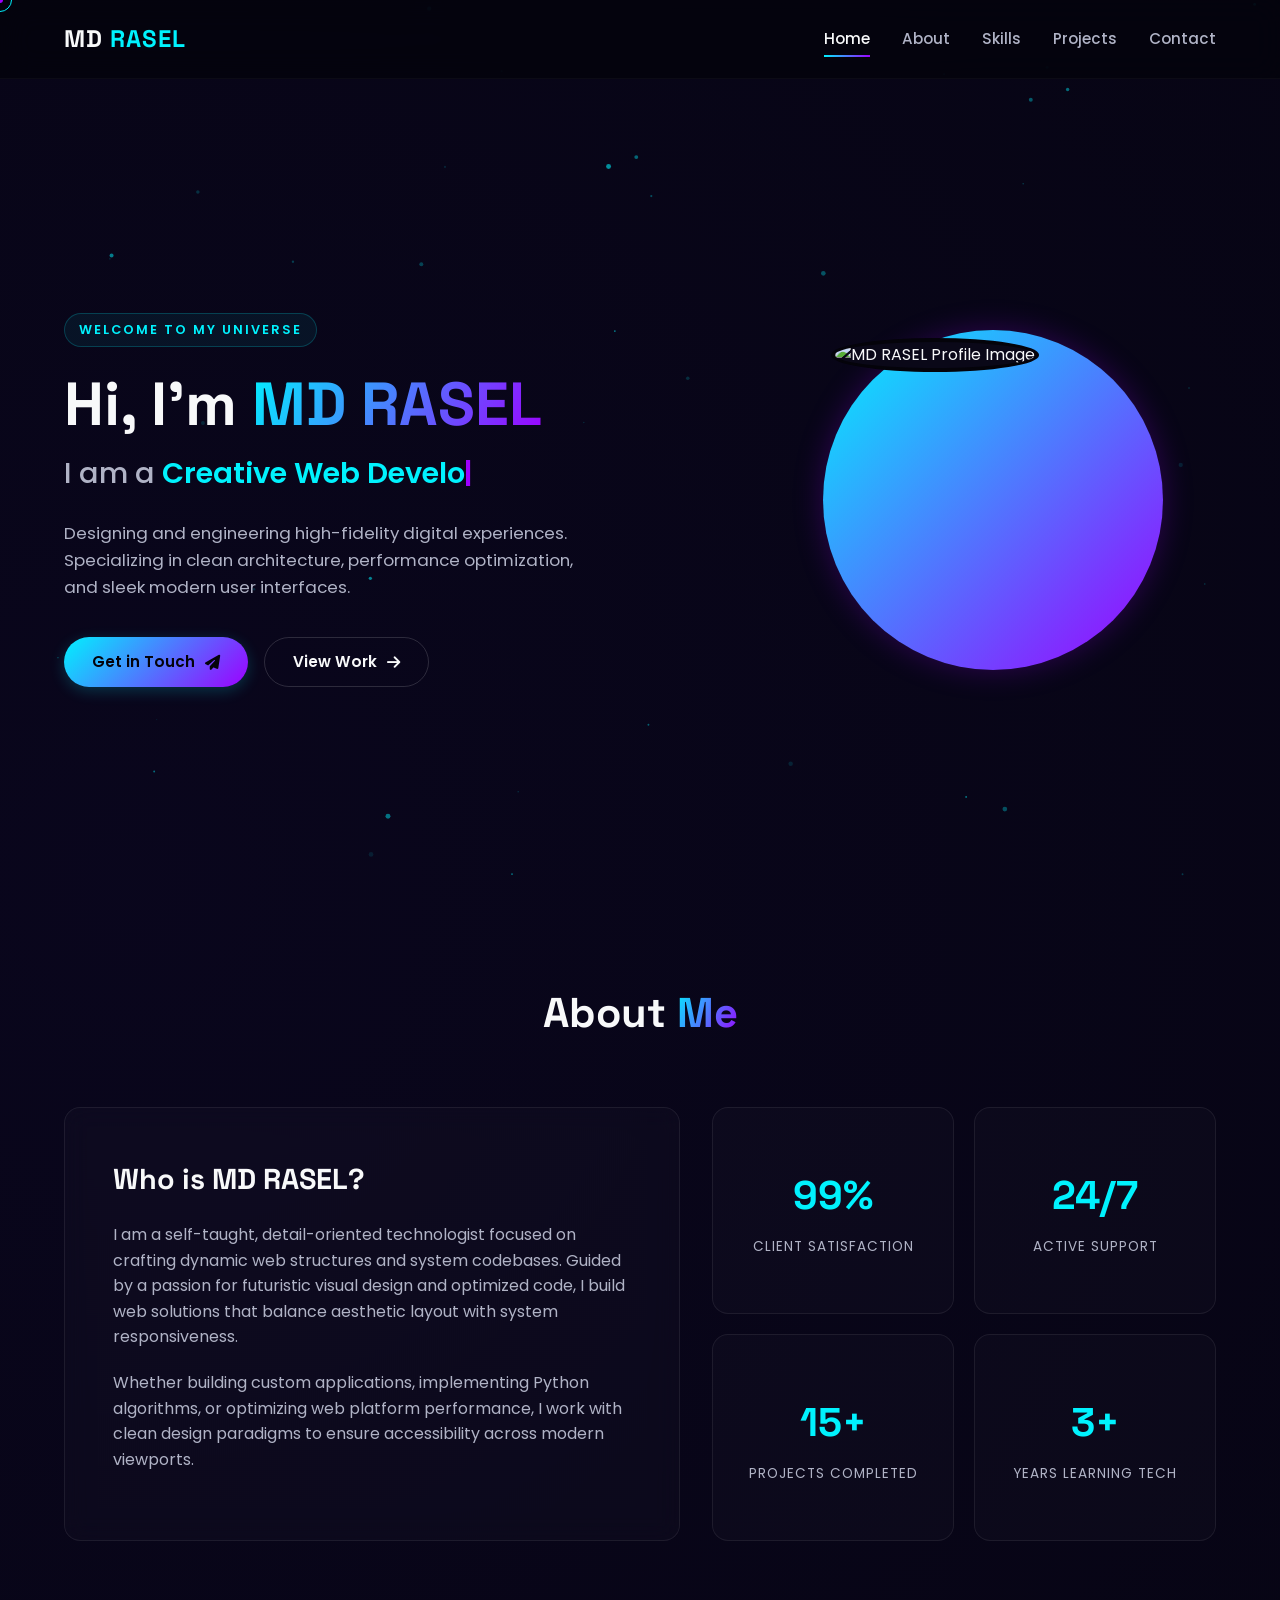
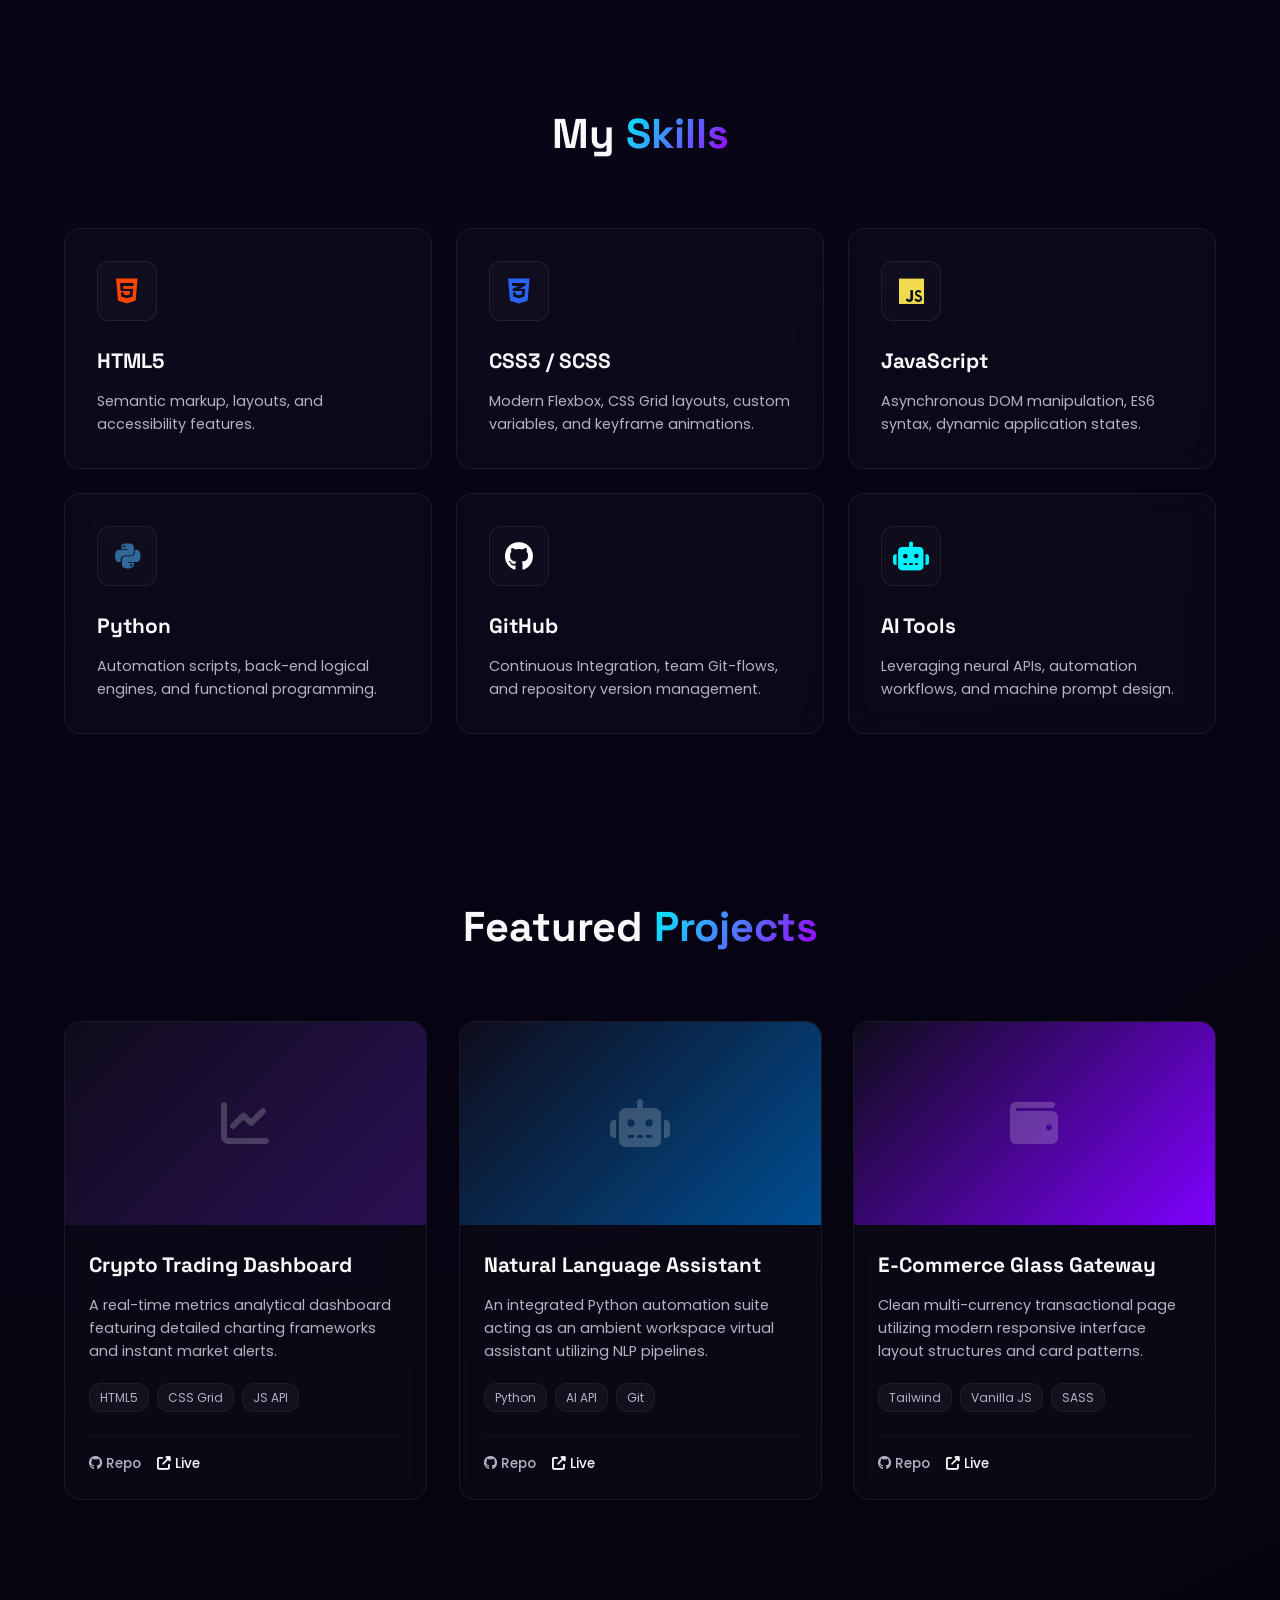
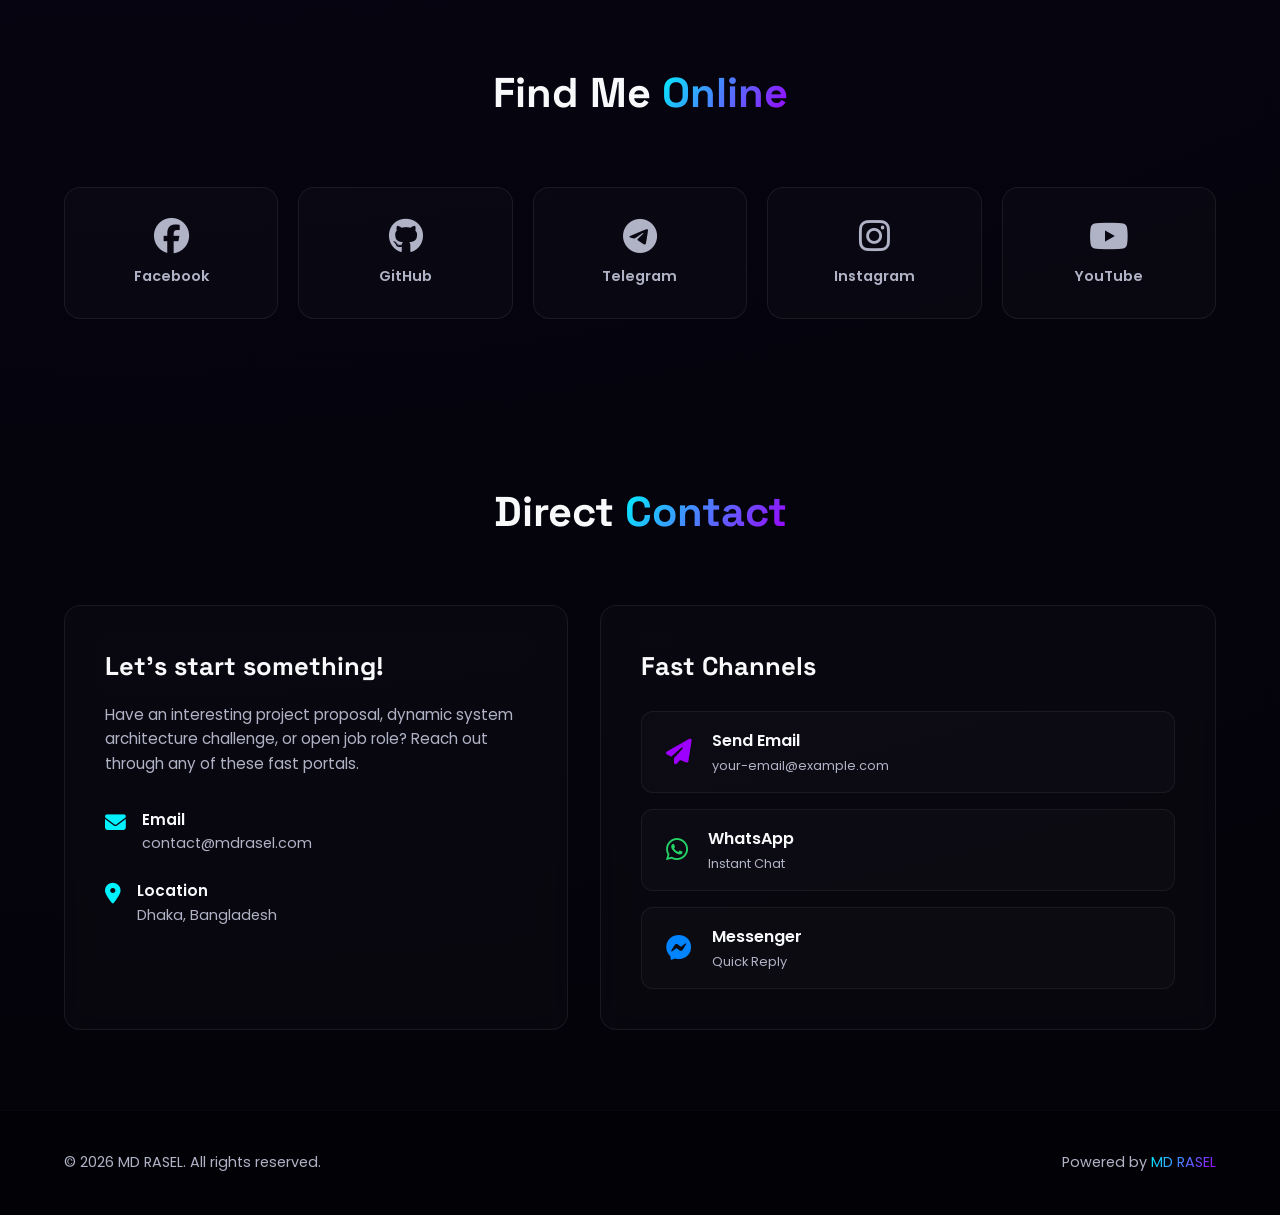
==== index.html @ 93d951e3 "Rename PORTFOLIO.html to index.html" ====
<!DOCTYPE html>
<html lang="en">
<head>
    <meta charset="UTF-8">
    <meta name="viewport" content="width=device-width, initial-scale=1.0">
    <title>MD RASEL | Premium Portfolio</title>
    <!-- Google Fonts -->
    <link rel="preconnect" href="https://fonts.googleapis.com">
    <link rel="preconnect" href="https://fonts.gstatic.com" crossorigin>
    <link href="https://fonts.googleapis.com/css2?family=Poppins:wght@300;400;500;600;700;800&family=Space+Grotesk:wght@400;500;600;700&display=swap" rel="stylesheet">
    <!-- Font Awesome Icons -->
    <link rel="stylesheet" href="https://cdnjs.cloudflare.com/ajax/libs/font-awesome/6.4.0/css/all.min.css">
    <!-- Custom CSS -->
    <link rel="stylesheet" href="style.css">
</head>
<body>

    <!-- Custom Animated Cursor -->
    <div class="custom-cursor"></div>
    <div class="custom-cursor-dot"></div>

    <!-- Loading Screen -->
    <div class="loader-wrapper" id="loader">
        <div class="loader">
            <span></span>
            <span></span>
        </div>
    </div>

    <!-- Scroll Progress Bar -->
    <div class="scroll-progress" id="scrollProgress"></div>

    <!-- Navigation Header -->
    <header class="navbar">
        <div class="nav-container">
            <a href="#hero" class="logo">MD <span>RASEL</span></a>
            <nav class="nav-menu" id="navMenu">
                <a href="#hero" class="nav-link active">Home</a>
                <a href="#about" class="nav-link">About</a>
                <a href="#skills" class="nav-link">Skills</a>
                <a href="#projects" class="nav-link">Projects</a>
                <a href="#contact" class="nav-link">Contact</a>
            </nav>
            <div class="nav-toggle" id="navToggle">
                <i class="fa-solid fa-bars-staggered"></i>
            </div>
        </div>
    </header>

    <!-- Hero Section -->
    <section class="hero-section" id="hero">
        <canvas id="particleCanvas"></canvas>
        <div class="section-container hero-grid">
            <div class="hero-content reveal-left">
                <span class="badge">Welcome to my universe</span>
                <h1>Hi, I'm <span class="highlight">MD RASEL</span></h1>
                <h3 class="typing-text-container">
                    I am a <span class="typing-text"></span>
                </h3>
                <p class="hero-desc">
                    Designing and engineering high-fidelity digital experiences. Specializing in clean architecture, performance optimization, and sleek modern user interfaces.
                </p>
                <div class="hero-ctas">
                    <a href="#contact" class="btn btn-primary">Get in Touch <i class="fa-solid fa-paper-plane"></i></a>
                    <a href="#projects" class="btn btn-secondary">View Work <i class="fa-solid fa-arrow-right"></i></a>
                </div>
            </div>
            
            <div class="hero-image-wrapper reveal-right">
                <div class="glowing-frame">
                    <!-- Target image: user-uploaded photo renamed to profile.jpg -->
                    <img src="profile.jpg" alt="MD RASEL Profile Image" class="profile-image">
                </div>
            </div>
        </div>
    </section>

    <!-- About Section -->
    <section class="about-section" id="about">
        <div class="section-container">
            <h2 class="section-title reveal-up">About <span>Me</span></h2>
            <div class="about-grid">
                <div class="about-card glass reveal-left">
                    <h3>Who is MD RASEL?</h3>
                    <p>
                        I am a self-taught, detail-oriented technologist focused on crafting dynamic web structures and system codebases. Guided by a passion for futuristic visual design and optimized code, I build web solutions that balance aesthetic layout with system responsiveness.
                    </p>
                    <p>
                        Whether building custom applications, implementing Python algorithms, or optimizing web platform performance, I work with clean design paradigms to ensure accessibility across modern viewports.
                    </p>
                </div>
                <div class="about-stats-grid reveal-right">
                    <div class="stat-card glass">
                        <span class="stat-num">99%</span>
                        <span class="stat-label">Client Satisfaction</span>
                    </div>
                    <div class="stat-card glass">
                        <span class="stat-num">24/7</span>
                        <span class="stat-label">Active Support</span>
                    </div>
                    <div class="stat-card glass">
                        <span class="stat-num">15+</span>
                        <span class="stat-label">Projects Completed</span>
                    </div>
                    <div class="stat-card glass">
                        <span class="stat-num">3+</span>
                        <span class="stat-label">Years Learning Tech</span>
                    </div>
                </div>
            </div>
        </div>
    </section>

    <!-- Skills Section -->
    <section class="skills-section" id="skills">
        <div class="section-container">
            <h2 class="section-title reveal-up">My <span>Skills</span></h2>
            <div class="skills-grid">
                <!-- HTML Card -->
                <div class="skill-card glass reveal-up">
                    <div class="skill-icon" style="--accent: #ff4500;"><i class="fa-brands fa-html5"></i></div>
                    <h3>HTML5</h3>
                    <p>Semantic markup, layouts, and accessibility features.</p>
                </div>
                <!-- CSS Card -->
                <div class="skill-card glass reveal-up" style="transition-delay: 0.1s;">
                    <div class="skill-icon" style="--accent: #2965f1;"><i class="fa-brands fa-css3-alt"></i></div>
                    <h3>CSS3 / SCSS</h3>
                    <p>Modern Flexbox, CSS Grid layouts, custom variables, and keyframe animations.</p>
                </div>
                <!-- JS Card -->
                <div class="skill-card glass reveal-up" style="transition-delay: 0.2s;">
                    <div class="skill-icon" style="--accent: #f0db4f;"><i class="fa-brands fa-js"></i></div>
                    <h3>JavaScript</h3>
                    <p>Asynchronous DOM manipulation, ES6 syntax, dynamic application states.</p>
                </div>
                <!-- Python Card -->
                <div class="skill-card glass reveal-up" style="transition-delay: 0.3s;">
                    <div class="skill-icon" style="--accent: #306998;"><i class="fa-brands fa-python"></i></div>
                    <h3>Python</h3>
                    <p>Automation scripts, back-end logical engines, and functional programming.</p>
                </div>
                <!-- GitHub Card -->
                <div class="skill-card glass reveal-up" style="transition-delay: 0.4s;">
                    <div class="skill-icon" style="--accent: #ffffff;"><i class="fa-brands fa-github"></i></div>
                    <h3>GitHub</h3>
                    <p>Continuous Integration, team Git-flows, and repository version management.</p>
                </div>
                <!-- AI Tools Card -->
                <div class="skill-card glass reveal-up" style="transition-delay: 0.5s;">
                    <div class="skill-icon" style="--accent: #00f2fe;"><i class="fa-solid fa-robot"></i></div>
                    <h3>AI Tools</h3>
                    <p>Leveraging neural APIs, automation workflows, and machine prompt design.</p>
                </div>
            </div>
        </div>
    </section>

    <!-- Projects Section -->
    <section class="projects-section" id="projects">
        <div class="section-container">
            <h2 class="section-title reveal-up">Featured <span>Projects</span></h2>
            <div class="projects-grid">
                <!-- Project 1 -->
                <div class="project-card glass reveal-up">
                    <div class="project-img-container">
                        <div class="project-img-placeholder" style="background: linear-gradient(135deg, #0f0c1b, #2b1055);">
                            <i class="fa-solid fa-chart-line"></i>
                        </div>
                    </div>
                    <div class="project-info">
                        <h3>Crypto Trading Dashboard</h3>
                        <p>A real-time metrics analytical dashboard featuring detailed charting frameworks and instant market alerts.</p>
                        <div class="project-tags">
                            <span>HTML5</span>
                            <span>CSS Grid</span>
                            <span>JS API</span>
                        </div>
                        <div class="project-links">
                            <a href="#" class="proj-link"><i class="fa-brands fa-github"></i> Repo</a>
                            <a href="#" class="proj-link live"><i class="fa-solid fa-up-right-from-square"></i> Live</a>
                        </div>
                    </div>
                </div>

                <!-- Project 2 -->
                <div class="project-card glass reveal-up" style="transition-delay: 0.1s;">
                    <div class="project-img-container">
                        <div class="project-img-placeholder" style="background: linear-gradient(135deg, #0f0c1b, #004e92);">
                            <i class="fa-solid fa-robot"></i>
                        </div>
                    </div>
                    <div class="project-info">
                        <h3>Natural Language Assistant</h3>
                        <p>An integrated Python automation suite acting as an ambient workspace virtual assistant utilizing NLP pipelines.</p>
                        <div class="project-tags">
                            <span>Python</span>
                            <span>AI API</span>
                            <span>Git</span>
                        </div>
                        <div class="project-links">
                            <a href="#" class="proj-link"><i class="fa-brands fa-github"></i> Repo</a>
                            <a href="#" class="proj-link live"><i class="fa-solid fa-up-right-from-square"></i> Live</a>
                        </div>
                    </div>
                </div>

                <!-- Project 3 -->
                <div class="project-card glass reveal-up" style="transition-delay: 0.2s;">
                    <div class="project-img-container">
                        <div class="project-img-placeholder" style="background: linear-gradient(135deg, #0f0c1b, #7f00ff);">
                            <i class="fa-solid fa-wallet"></i>
                        </div>
                    </div>
                    <div class="project-info">
                        <h3>E-Commerce Glass Gateway</h3>
                        <p>Clean multi-currency transactional page utilizing modern responsive interface layout structures and card patterns.</p>
                        <div class="project-tags">
                            <span>Tailwind</span>
                            <span>Vanilla JS</span>
                            <span>SASS</span>
                        </div>
                        <div class="project-links">
                            <a href="#" class="proj-link"><i class="fa-brands fa-github"></i> Repo</a>
                            <a href="#" class="proj-link live"><i class="fa-solid fa-up-right-from-square"></i> Live</a>
                        </div>
                    </div>
                </div>
            </div>
        </div>
    </section>

    <!-- Social Media Section -->
    <section class="socials-section">
        <div class="section-container text-center">
            <h2 class="section-title reveal-up">Find Me <span>Online</span></h2>
            <div class="socials-grid reveal-up">
                <!-- Facebook -->
                <a href="https://facebook.com/" target="_blank" class="social-card glass" style="--s-color: #1877f2;">
                    <i class="fa-brands fa-facebook"></i>
                    <span>Facebook</span>
                </a>
                <!-- GitHub -->
                <a href="https://github.com/" target="_blank" class="social-card glass" style="--s-color: #f0f6fc;">
                    <i class="fa-brands fa-github"></i>
                    <span>GitHub</span>
                </a>
                <!-- Telegram -->
                <a href="https://t.me/" target="_blank" class="social-card glass" style="--s-color: #0088cc;">
                    <i class="fa-brands fa-telegram"></i>
                    <span>Telegram</span>
                </a>
                <!-- Instagram -->
                <a href="https://instagram.com/" target="_blank" class="social-card glass" style="--s-color: #c13584;">
                    <i class="fa-brands fa-instagram"></i>
                    <span>Instagram</span>
                </a>
                <!-- YouTube -->
                <a href="https://youtube.com/" target="_blank" class="social-card glass" style="--s-color: #ff0000;">
                    <i class="fa-brands fa-youtube"></i>
                    <span>YouTube</span>
                </a>
            </div>
        </div>
    </section>

    <!-- Contact Section -->
    <section class="contact-section" id="contact">
        <div class="section-container">
            <h2 class="section-title reveal-up">Direct <span>Contact</span></h2>
            <div class="contact-grid">
                <div class="contact-info-panel glass reveal-left">
                    <h3>Let's start something!</h3>
                    <p>Have an interesting project proposal, dynamic system architecture challenge, or open job role? Reach out through any of these fast portals.</p>
                    <div class="info-item">
                        <i class="fa-solid fa-envelope"></i>
                        <div>
                            <h4>Email</h4>
                            <p>contact@mdrasel.com</p>
                        </div>
                    </div>
                    <div class="info-item">
                        <i class="fa-solid fa-location-dot"></i>
                        <div>
                            <h4>Location</h4>
                            <p>Dhaka, Bangladesh</p>
                        </div>
                    </div>
                </div>
                
                <div class="contact-links-panel glass reveal-right">
                    <h3>Fast Channels</h3>
                    <div class="channel-buttons">
                        <!-- Email Link -->
                        <a href="mailto:your-email@example.com" class="channel-btn mail">
                            <span class="btn-icon"><i class="fa-solid fa-paper-plane"></i></span>
                            <span class="btn-text">Send Email <small>your-email@example.com</small></span>
                        </a>
                        <!-- WhatsApp Link -->
                        <a href="https://wa.me/8801234567890" target="_blank" class="channel-btn whatsapp">
                            <span class="btn-icon"><i class="fa-brands fa-whatsapp"></i></span>
                            <span class="btn-text">WhatsApp <small>Instant Chat</small></span>
                        </a>
                        <!-- Messenger Link -->
                        <a href="https://m.me/yourusername" target="_blank" class="channel-btn messenger">
                            <span class="btn-icon"><i class="fa-brands fa-facebook-messenger"></i></span>
                            <span class="btn-text">Messenger <small>Quick Reply</small></span>
                        </a>
                    </div>
                </div>
            </div>
        </div>
    </section>

    <!-- Footer -->
    <footer>
        <div class="section-container footer-content">
            <p>&copy; <span id="year"></span> MD RASEL. All rights reserved.</p>
            <p class="credit">Powered by <span class="highlight">MD RASEL</span></p>
        </div>
    </footer>

    <!-- Script Resource -->
    <script src="script.js"></script>
</body>
</html>
---- style.css ----
/* --- Global Theme & Variable Settings --- */
:root {
    --bg-primary: #04030a;
    --bg-secondary: #0a0818;
    --accent-blue: #00f2fe;
    --accent-purple: #9d00ff;
    --text-primary: #f8f9fa;
    --text-secondary: #b0b3c6;
    --glass-bg: rgba(255, 255, 255, 0.02);
    --glass-border: rgba(255, 255, 255, 0.07);
    --glass-blur: blur(12px);
    --transition-speed: 0.4s;
    --font-heading: 'Space Grotesk', sans-serif;
    --font-body: 'Poppins', sans-serif;
}

* {
    margin: 0;
    padding: 0;
    box-sizing: border-box;
    scroll-behavior: smooth;
    cursor: none; /* Custom Cursor enabled */
}

body {
    background-color: var(--bg-primary);
    background-image: radial-gradient(circle at 10% 20%, rgba(13, 8, 41, 0.6) 0%, rgba(4, 3, 10, 1) 90%);
    color: var(--text-primary);
    font-family: var(--font-body);
    overflow-x: hidden;
    line-height: 1.6;
}

/* Custom Selection Color */
::selection {
    background: rgba(157, 0, 255, 0.3);
    color: var(--accent-blue);
}

/* --- Scrollbar Customization --- */
::-webkit-scrollbar {
    width: 8px;
}
::-webkit-scrollbar-track {
    background: var(--bg-primary);
}
::-webkit-scrollbar-thumb {
    background: linear-gradient(180deg, var(--accent-blue), var(--accent-purple));
    border-radius: 4px;
}

/* --- Container Utility --- */
.section-container {
    width: 100%;
    max-width: 1200px;
    margin: 0 auto;
    padding: 80px 24px;
}

.text-center {
    text-align: center;
}

.highlight {
    background: linear-gradient(120deg, var(--accent-blue), var(--accent-purple));
    -webkit-background-clip: text;
    -webkit-text-fill-color: transparent;
}

/* --- Glassmorphism Base --- */
.glass {
    background: var(--glass-bg);
    border: 1px solid var(--glass-border);
    backdrop-filter: var(--glass-blur);
    -webkit-backdrop-filter: var(--glass-blur);
    border-radius: 16px;
    transition: transform var(--transition-speed) cubic-bezier(0.25, 0.8, 0.25, 1),
                box-shadow var(--transition-speed) cubic-bezier(0.25, 0.8, 0.25, 1),
                border-color var(--transition-speed);
}

.glass:hover {
    border-color: rgba(157, 0, 255, 0.25);
    box-shadow: 0 10px 30px rgba(0, 242, 254, 0.05);
}

/* --- Dynamic Scroll Progress Indicator --- */
.scroll-progress {
    position: fixed;
    top: 0;
    left: 0;
    height: 3px;
    background: linear-gradient(90deg, var(--accent-blue), var(--accent-purple));
    width: 0%;
    z-index: 1000;
}

/* --- Loading Screen Overlay --- */
.loader-wrapper {
    position: fixed;
    top: 0;
    left: 0;
    width: 100%;
    height: 100%;
    background: var(--bg-primary);
    display: flex;
    justify-content: center;
    align-items: center;
    z-index: 9999;
    transition: opacity 0.5s ease, visibility 0.5s ease;
}

.loader {
    position: relative;
    width: 60px;
    height: 60px;
}

.loader span {
    position: absolute;
    width: 100%;
    height: 100%;
    border-radius: 50%;
    border: 4px solid transparent;
    border-top-color: var(--accent-blue);
    animation: spin 1.2s linear infinite;
}

.loader span:nth-child(2) {
    border-top-color: var(--accent-purple);
    animation: spin 0.8s linear infinite reverse;
}

@keyframes spin {
    0% { transform: rotate(0deg); }
    100% { transform: rotate(360deg); }
}

/* --- Custom Cursor Style --- */
.custom-cursor {
    position: fixed;
    width: 24px;
    height: 24px;
    border: 1.5px solid var(--accent-blue);
    border-radius: 50%;
    pointer-events: none;
    transform: translate(-50%, -50%);
    transition: width 0.2s, height 0.2s, background-color 0.2s;
    z-index: 99999;
}

.custom-cursor-dot {
    position: fixed;
    width: 6px;
    height: 6px;
    background-color: var(--accent-purple);
    border-radius: 50%;
    pointer-events: none;
    transform: translate(-50%, -50%);
    z-index: 99999;
}

/* Hover feedback on interactive nodes */
.hovering .custom-cursor {
    width: 44px;
    height: 44px;
    background-color: rgba(0, 242, 254, 0.08);
    border-color: var(--accent-purple);
}

/* Hide cursors on small displays */
@media (max-width: 991px) {
    * { cursor: auto !important; }
    .custom-cursor, .custom-cursor-dot { display: none !important; }
}

/* --- Sticky Header Navigation --- */
.navbar {
    position: fixed;
    top: 0;
    left: 0;
    width: 100%;
    z-index: 100;
    background: rgba(4, 3, 10, 0.7);
    backdrop-filter: blur(15px);
    -webkit-backdrop-filter: blur(15px);
    border-bottom: 1px solid rgba(255, 255, 255, 0.03);
    transition: padding 0.3s;
}

.nav-container {
    max-width: 1200px;
    margin: 0 auto;
    padding: 20px 24px;
    display: flex;
    justify-content: space-between;
    align-items: center;
}

.logo {
    font-family: var(--font-heading);
    font-weight: 700;
    font-size: 1.5rem;
    color: var(--text-primary);
    text-decoration: none;
    letter-spacing: 1px;
}

.logo span {
    color: var(--accent-blue);
}

.nav-menu {
    display: flex;
    gap: 32px;
}

.nav-link {
    font-size: 0.95rem;
    font-weight: 500;
    color: var(--text-secondary);
    text-decoration: none;
    position: relative;
    transition: color var(--transition-speed);
}

.nav-link::after {
    content: '';
    position: absolute;
    bottom: -6px;
    left: 0;
    width: 0%;
    height: 2px;
    background: linear-gradient(90deg, var(--accent-blue), var(--accent-purple));
    transition: width var(--transition-speed);
}

.nav-link:hover, .nav-link.active {
    color: var(--text-primary);
}

.nav-link:hover::after, .nav-link.active::after {
    width: 100%;
}

.nav-toggle {
    display: none;
    font-size: 1.5rem;
    color: var(--text-primary);
}

/* --- Hero Section Styling --- */
.hero-section {
    position: relative;
    min-height: 100vh;
    display: flex;
    align-items: center;
    overflow: hidden;
    padding-top: 100px;
}

#particleCanvas {
    position: absolute;
    top: 0;
    left: 0;
    width: 100%;
    height: 100%;
    pointer-events: none;
    z-index: 1;
}

.hero-grid {
    position: relative;
    z-index: 2;
    display: grid;
    grid-template-columns: 1.2fr 0.8fr;
    gap: 40px;
    align-items: center;
}

.badge {
    display: inline-block;
    padding: 6px 14px;
    border-radius: 30px;
    background: rgba(0, 242, 254, 0.06);
    border: 1px solid rgba(0, 242, 254, 0.2);
    color: var(--accent-blue);
    font-size: 0.8rem;
    text-transform: uppercase;
    letter-spacing: 2px;
    margin-bottom: 24px;
    font-weight: 600;
}

.hero-content h1 {
    font-family: var(--font-heading);
    font-size: 3.8rem;
    font-weight: 700;
    line-height: 1.1;
    margin-bottom: 12px;
}

.typing-text-container {
    font-size: 1.8rem;
    font-weight: 500;
    margin-bottom: 24px;
    color: var(--text-secondary);
}

.typing-text {
    color: var(--accent-blue);
    font-weight: 600;
    position: relative;
}

/* Caret/Cursor style for simulated typing */
.typing-text::after {
    content: '|';
    position: absolute;
    right: -8px;
    color: var(--accent-purple);
    animation: blink 0.7s infinite;
}

@keyframes blink {
    0%, 100% { opacity: 1; }
    50% { opacity: 0; }
}

.hero-desc {
    color: var(--text-secondary);
    font-size: 1.05rem;
    max-width: 540px;
    margin-bottom: 36px;
}

.hero-ctas {
    display: flex;
    gap: 16px;
}

/* Base button layouts */
.btn {
    display: inline-flex;
    align-items: center;
    gap: 10px;
    padding: 12px 28px;
    border-radius: 30px;
    font-size: 0.95rem;
    font-weight: 600;
    text-decoration: none;
    transition: transform var(--transition-speed), box-shadow var(--transition-speed);
}

.btn-primary {
    background: linear-gradient(135deg, var(--accent-blue), var(--accent-purple));
    color: #04030a;
    box-shadow: 0 4px 15px rgba(0, 242, 254, 0.2);
}

.btn-primary:hover {
    transform: translateY(-3px);
    box-shadow: 0 8px 25px rgba(0, 242, 254, 0.35);
}

.btn-secondary {
    background: transparent;
    border: 1.5px solid rgba(255, 255, 255, 0.15);
    color: var(--text-primary);
}

.btn-secondary:hover {
    border-color: var(--accent-blue);
    background: rgba(0, 242, 254, 0.02);
    transform: translateY(-3px);
}

/* --- Premium Floating Profile Picture Layout --- */
.hero-image-wrapper {
    display: flex;
    justify-content: center;
}

.glowing-frame {
    position: relative;
    width: 340px;
    height: 340px;
    border-radius: 50%;
    padding: 8px;
    background: linear-gradient(135deg, var(--accent-blue), var(--accent-purple));
    box-shadow: 0 0 30px rgba(157, 0, 255, 0.25);
    animation: floatImage 6s ease-in-out infinite, pulseGlow 4s ease-in-out infinite alternate;
}

.profile-image {
    width: 100%;
    height: 100%;
    object-fit: cover;
    border-radius: 50%;
    border: 4px solid var(--bg-primary);
    background: var(--bg-secondary);
}

@keyframes floatImage {
    0%, 100% { transform: translateY(0); }
    50% { transform: translateY(-15px); }
}

@keyframes pulseGlow {
    0% { box-shadow: 0 0 25px rgba(0, 242, 254, 0.2); }
    100% { box-shadow: 0 0 45px rgba(157, 0, 255, 0.45); }
}

/* --- Structural Section Elements --- */
.section-title {
    font-family: var(--font-heading);
    font-size: 2.6rem;
    font-weight: 700;
    text-align: center;
    margin-bottom: 60px;
}

.section-title span {
    background: linear-gradient(120deg, var(--accent-blue), var(--accent-purple));
    -webkit-background-clip: text;
    -webkit-text-fill-color: transparent;
}

/* --- About Section Formatting --- */
.about-grid {
    display: grid;
    grid-template-columns: 1.1fr 0.9fr;
    gap: 32px;
}

.about-card {
    padding: 48px;
}

.about-card h3 {
    font-family: var(--font-heading);
    font-size: 1.8rem;
    margin-bottom: 20px;
}

.about-card p {
    color: var(--text-secondary);
    margin-bottom: 20px;
}

.about-stats-grid {
    display: grid;
    grid-template-columns: repeat(2, 1fr);
    gap: 20px;
}

.stat-card {
    display: flex;
    flex-direction: column;
    justify-content: center;
    align-items: center;
    padding: 24px;
    text-align: center;
}

.stat-num {
    font-family: var(--font-heading);
    font-size: 2.5rem;
    font-weight: 700;
    color: var(--accent-blue);
    margin-bottom: 8px;
}

.stat-label {
    font-size: 0.85rem;
    color: var(--text-secondary);
    text-transform: uppercase;
    letter-spacing: 1px;
}

/* --- Skills Section Styling --- */
.skills-grid {
    display: grid;
    grid-template-columns: repeat(auto-fit, minmax(280px, 1fr));
    gap: 24px;
}

.skill-card {
    padding: 32px;
}

.skill-icon {
    width: 60px;
    height: 60px;
    border-radius: 12px;
    background: rgba(255, 255, 255, 0.02);
    border: 1px solid rgba(255, 255, 255, 0.08);
    display: flex;
    justify-content: center;
    align-items: center;
    font-size: 1.8rem;
    color: var(--accent);
    margin-bottom: 24px;
    transition: transform 0.3s ease;
}

.skill-card:hover .skill-icon {
    transform: scale(1.1) rotate(5deg);
    box-shadow: 0 0 15px rgba(255, 255, 255, 0.05);
}

.skill-card h3 {
    font-family: var(--font-heading);
    font-size: 1.3rem;
    margin-bottom: 12px;
}

.skill-card p {
    color: var(--text-secondary);
    font-size: 0.9rem;
}

/* --- Projects Section Layout --- */
.projects-grid {
    display: grid;
    grid-template-columns: repeat(auto-fit, minmax(320px, 1fr));
    gap: 32px;
}

.project-card {
    overflow: hidden;
    display: flex;
    flex-direction: column;
    height: 100%;
}

.project-img-container {
    position: relative;
    width: 100%;
    padding-top: 56.25%; /* 16:9 Aspect Ratio */
    background: var(--bg-secondary);
}

.project-img-placeholder {
    position: absolute;
    top: 0;
    left: 0;
    width: 100%;
    height: 100%;
    display: flex;
    justify-content: center;
    align-items: center;
    font-size: 3rem;
    color: rgba(255, 255, 255, 0.2);
    transition: transform var(--transition-speed) ease;
}

.project-card:hover .project-img-placeholder {
    transform: scale(1.08);
}

.project-info {
    padding: 24px;
    display: flex;
    flex-direction: column;
    flex-grow: 1;
}

.project-info h3 {
    font-family: var(--font-heading);
    font-size: 1.3rem;
    margin-bottom: 12px;
}

.project-info p {
    color: var(--text-secondary);
    font-size: 0.9rem;
    margin-bottom: 20px;
    flex-grow: 1;
}

.project-tags {
    display: flex;
    flex-wrap: wrap;
    gap: 8px;
    margin-bottom: 24px;
}

.project-tags span {
    font-size: 0.75rem;
    padding: 4px 10px;
    border-radius: 12px;
    background: rgba(255, 255, 255, 0.04);
    color: var(--text-secondary);
    border: 1px solid rgba(255, 255, 255, 0.05);
}

.project-links {
    display: flex;
    gap: 16px;
    border-top: 1px solid rgba(255, 255, 255, 0.05);
    padding-top: 16px;
}

.proj-link {
    font-size: 0.85rem;
    font-weight: 500;
    color: var(--text-secondary);
    text-decoration: none;
    transition: color 0.3s;
}

.proj-link:hover {
    color: var(--accent-blue);
}

.proj-link.live {
    color: var(--text-primary);
}

.proj-link.live:hover {
    color: var(--accent-purple);
}

/* --- Social Media Profiles UI --- */
.socials-grid {
    display: grid;
    grid-template-columns: repeat(auto-fit, minmax(180px, 1fr));
    gap: 20px;
    margin-top: 40px;
}

.social-card {
    display: flex;
    flex-direction: column;
    align-items: center;
    gap: 12px;
    padding: 30px 20px;
    text-decoration: none;
}

.social-card i {
    font-size: 2.2rem;
    color: var(--text-secondary);
    transition: color var(--transition-speed), transform var(--transition-speed);
}

.social-card span {
    font-size: 0.9rem;
    font-weight: 600;
    color: var(--text-secondary);
    transition: color var(--transition-speed);
}

.social-card:hover {
    border-color: var(--s-color);
}

.social-card:hover i {
    color: var(--s-color);
    transform: translateY(-5px);
}

.social-card:hover span {
    color: var(--text-primary);
}

/* --- Contact & Fast Messaging Panel --- */
.contact-grid {
    display: grid;
    grid-template-columns: 0.9fr 1.1fr;
    gap: 32px;
}

.contact-info-panel {
    padding: 40px;
}

.contact-info-panel h3 {
    font-family: var(--font-heading);
    font-size: 1.6rem;
    margin-bottom: 16px;
}

.contact-info-panel p {
    color: var(--text-secondary);
    margin-bottom: 32px;
    font-size: 0.95rem;
}

.info-item {
    display: flex;
    gap: 16px;
    margin-bottom: 24px;
}

.info-item i {
    font-size: 1.3rem;
    color: var(--accent-blue);
    margin-top: 4px;
}

.info-item h4 {
    font-size: 0.95rem;
    font-weight: 600;
    color: var(--text-primary);
}

.info-item p {
    font-size: 0.9rem;
    color: var(--text-secondary);
    margin: 0;
}

.contact-links-panel {
    padding: 40px;
    display: flex;
    flex-direction: column;
    justify-content: center;
}

.contact-links-panel h3 {
    font-family: var(--font-heading);
    font-size: 1.6rem;
    margin-bottom: 24px;
}

.channel-buttons {
    display: flex;
    flex-direction: column;
    gap: 16px;
}

.channel-btn {
    display: flex;
    align-items: center;
    gap: 20px;
    padding: 16px 24px;
    border-radius: 12px;
    text-decoration: none;
    background: rgba(255, 255, 255, 0.02);
    border: 1px solid rgba(255, 255, 255, 0.06);
    transition: all 0.3s;
}

.channel-btn .btn-icon {
    font-size: 1.6rem;
    display: flex;
    align-items: center;
    justify-content: center;
}

.channel-btn .btn-text {
    display: flex;
    flex-direction: column;
    font-size: 1rem;
    font-weight: 600;
    color: var(--text-primary);
}

.channel-btn .btn-text small {
    font-weight: 400;
    color: var(--text-secondary);
    font-size: 0.8rem;
    margin-top: 2px;
}

/* Hover dynamic states for direct channels */
.channel-btn.mail:hover {
    background: rgba(157, 0, 255, 0.05);
    border-color: var(--accent-purple);
    box-shadow: 0 4px 15px rgba(157, 0, 255, 0.15);
}
.channel-btn.mail .btn-icon { color: var(--accent-purple); }

.channel-btn.whatsapp:hover {
    background: rgba(37, 211, 102, 0.05);
    border-color: #25d366;
    box-shadow: 0 4px 15px rgba(37, 211, 102, 0.15);
}
.channel-btn.whatsapp .btn-icon { color: #25d366; }

.channel-btn.messenger:hover {
    background: rgba(0, 132, 255, 0.05);
    border-color: #0084ff;
    box-shadow: 0 4px 15px rgba(0, 132, 255, 0.15);
}
.channel-btn.messenger .btn-icon { color: #0084ff; }

/* --- Minimal Elegant Footer --- */
footer {
    background: #020106;
    border-top: 1px solid rgba(255, 255, 255, 0.02);
    padding: 40px 0;
    font-size: 0.9rem;
    color: var(--text-secondary);
}

.footer-content {
    display: flex;
    justify-content: space-between;
    align-items: center;
    flex-wrap: wrap;
    gap: 16px;
    padding-top: 0;
    padding-bottom: 0;
}

/* --- Reveal Scroll Animation Helper Classes --- */
.reveal-up, .reveal-left, .reveal-right {
    opacity: 0;
    transition: transform 1.2s cubic-bezier(0.16, 1, 0.3, 1), opacity 1.2s cubic-bezier(0.16, 1, 0.3, 1);
    will-change: transform, opacity;
}

.reveal-up { transform: translateY(40px); }
.reveal-left { transform: translateX(-40px); }
.reveal-right { transform: translateX(40px); }

.revealed {
    opacity: 1 !important;
    transform: none !important;
}

/* --- Responsive Media Viewport Adapters --- */
@media (max-width: 991px) {
    .navbar {
        padding: 10px 0;
    }
    
    .nav-toggle {
        display: block;
    }
    
    .nav-menu {
        position: fixed;
        top: 60px;
        left: -100%;
        width: 100%;
        height: calc(100vh - 60px);
        background: rgba(4, 3, 10, 0.98);
        backdrop-filter: blur(20px);
        display: flex;
        flex-direction: column;
        align-items: center;
        justify-content: center;
        gap: 40px;
        transition: left 0.4s cubic-bezier(0.16, 1, 0.3, 1);
        z-index: 99;
    }
    
    .nav-menu.active {
        left: 0;
    }
    
    .nav-link {
        font-size: 1.2rem;
    }
    
    .hero-grid {
        grid-template-columns: 1fr;
        text-align: center;
        gap: 50px;
    }
    
    .hero-content {
        order: 2;
    }
    
    .hero-image-wrapper {
        order: 1;
    }
    
    .hero-desc {
        margin: 0 auto 36px auto;
    }
    
    .hero-ctas {
        justify-content: center;
    }
    
    .glowing-frame {
        width: 280px;
        height: 280px;
    }
    
    .about-grid, .contact-grid {
        grid-template-columns: 1fr;
    }
}

@media (max-width: 576px) {
    .hero-content h1 {
        font-size: 2.8rem;
    }
    
    .typing-text-container {
        font-size: 1.4rem;
    }
    
    .section-title {
        font-size: 2rem;
    }
    
    .about-card {
        padding: 30px 20px;
    }
    
    .about-stats-grid {
        grid-template-columns: 1fr;
    }
}
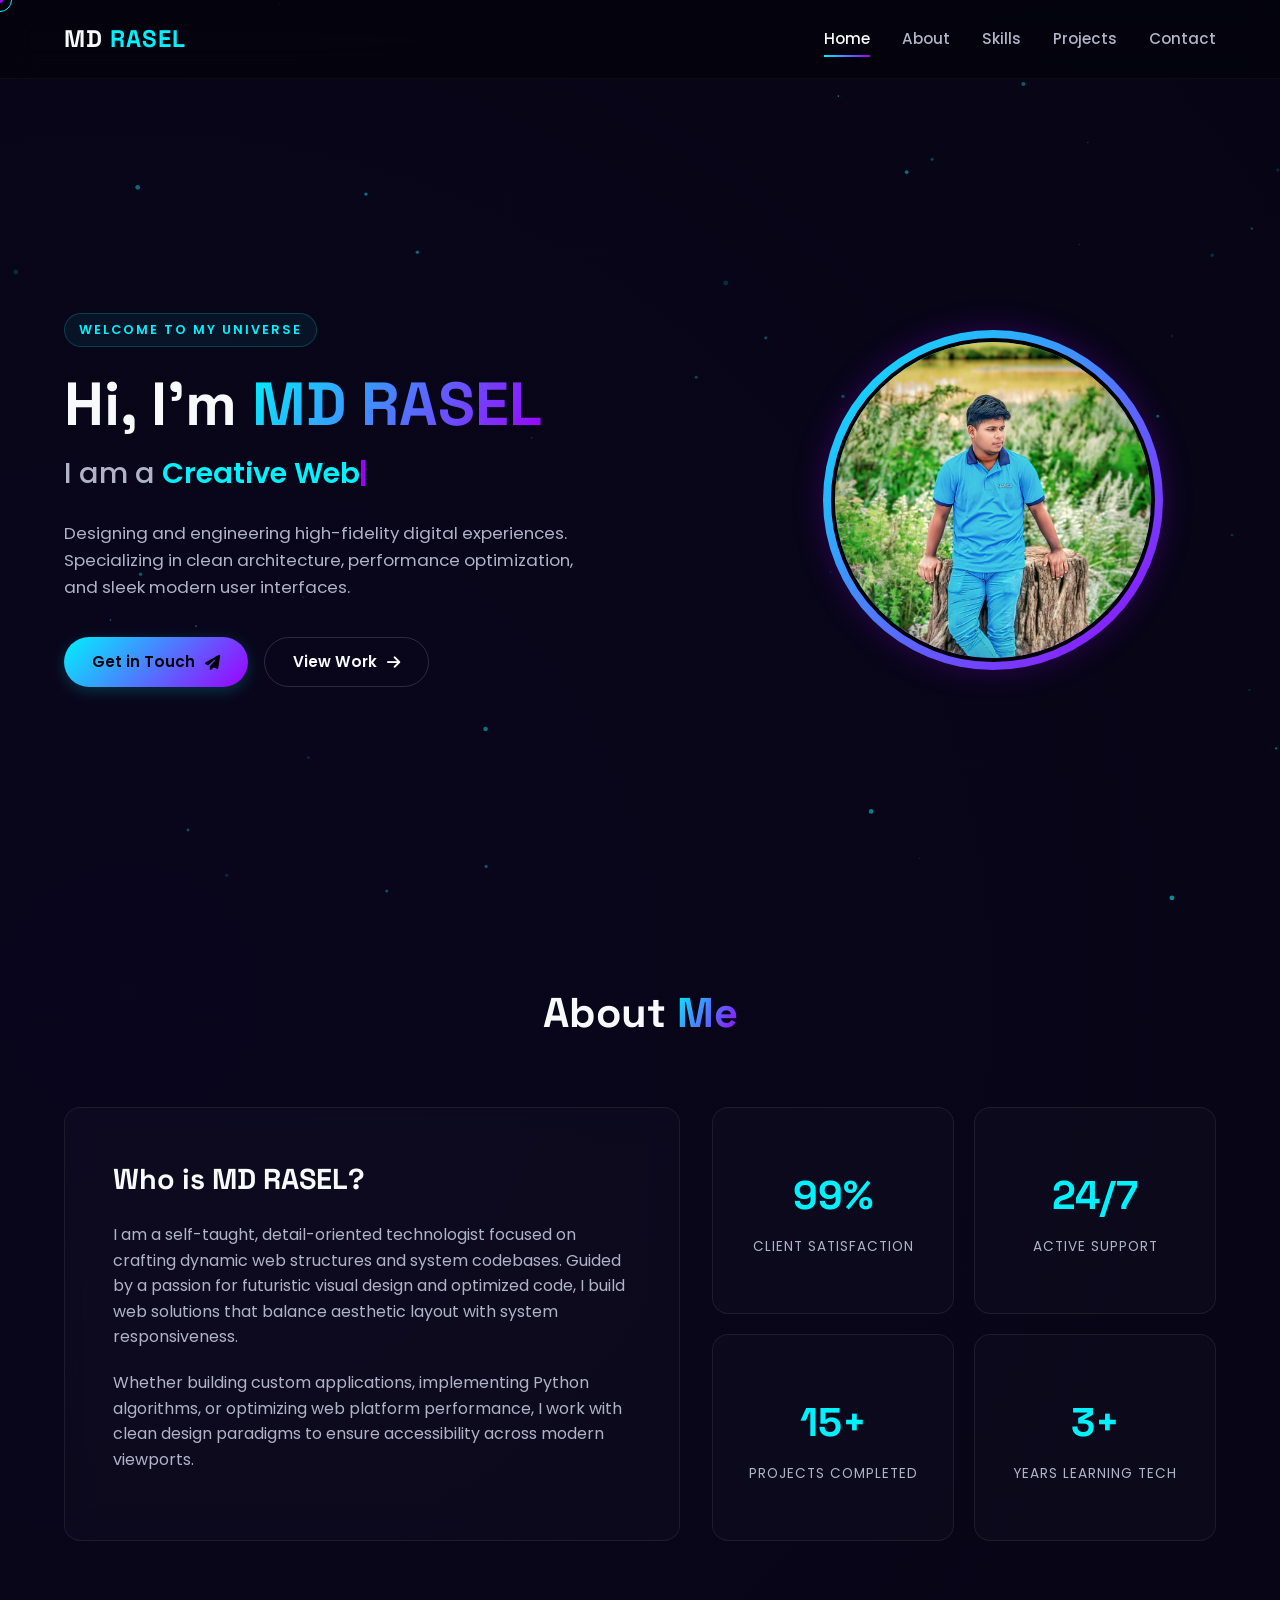
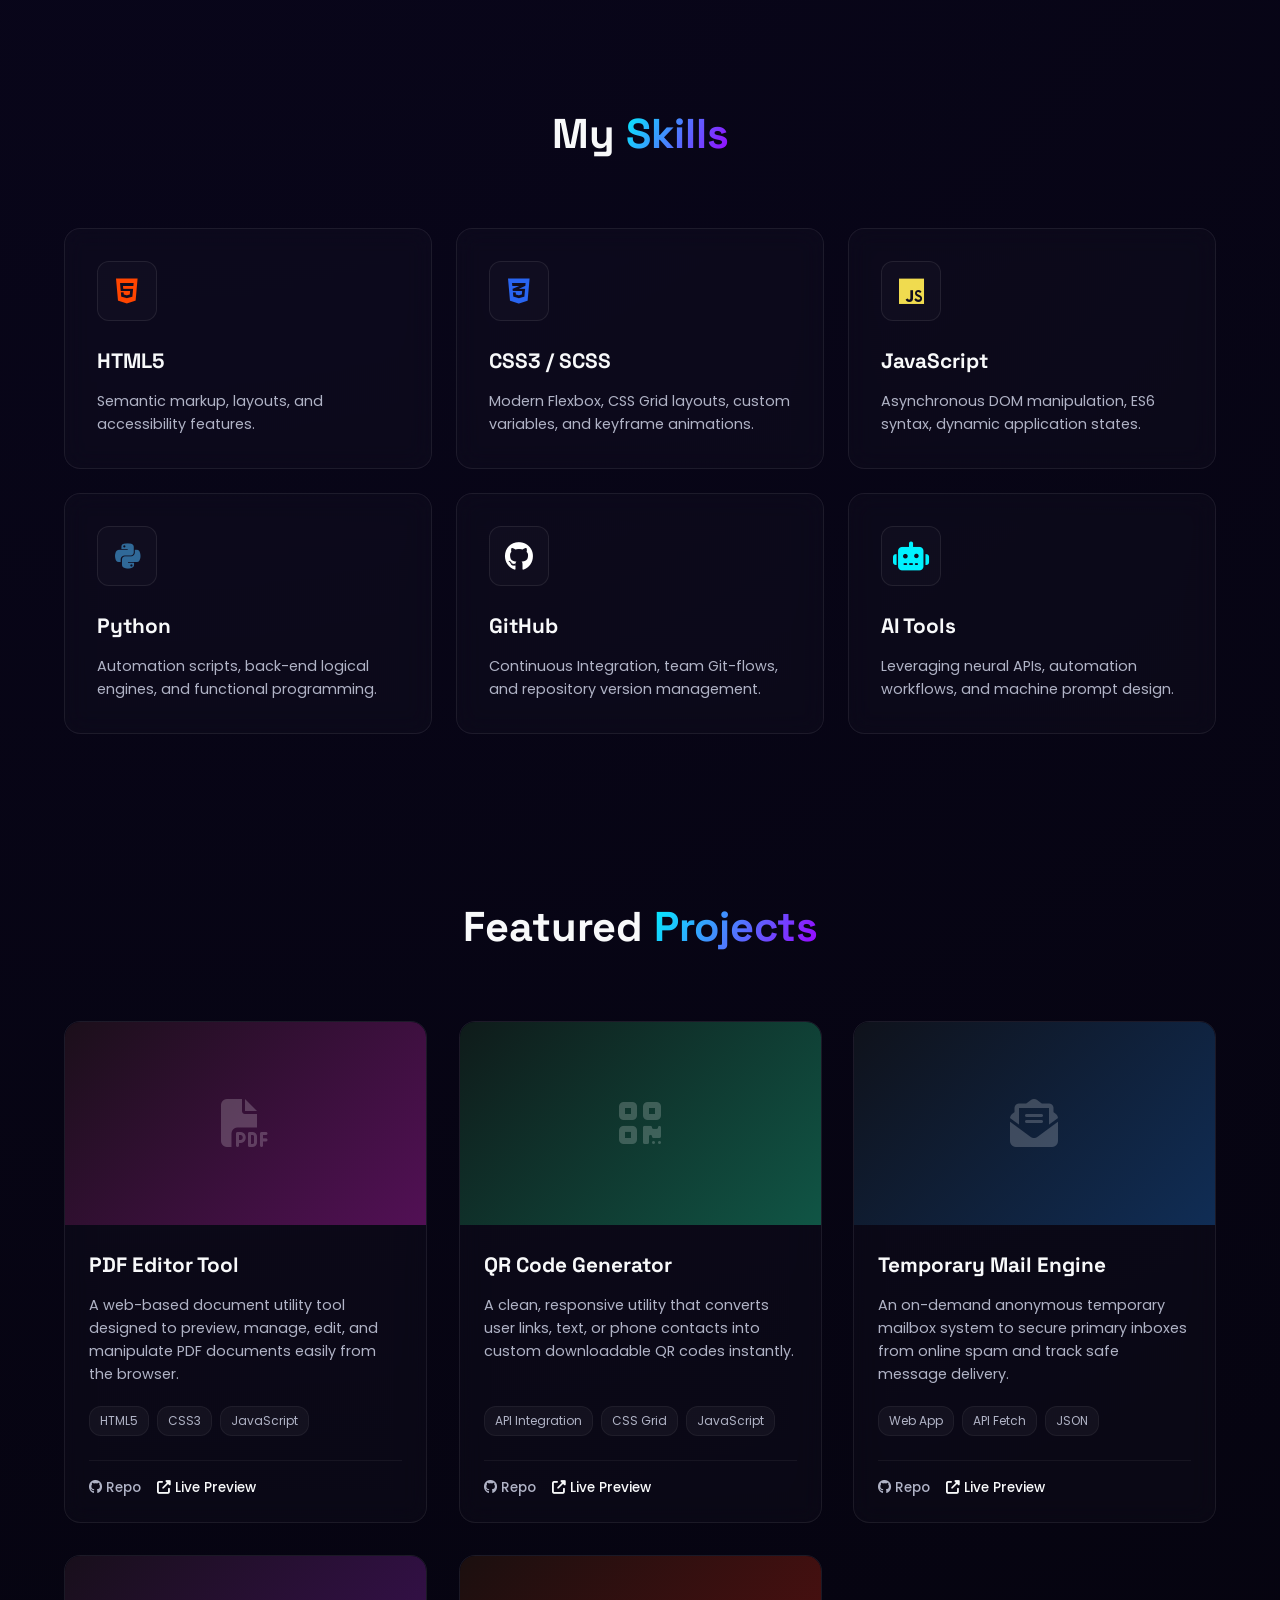
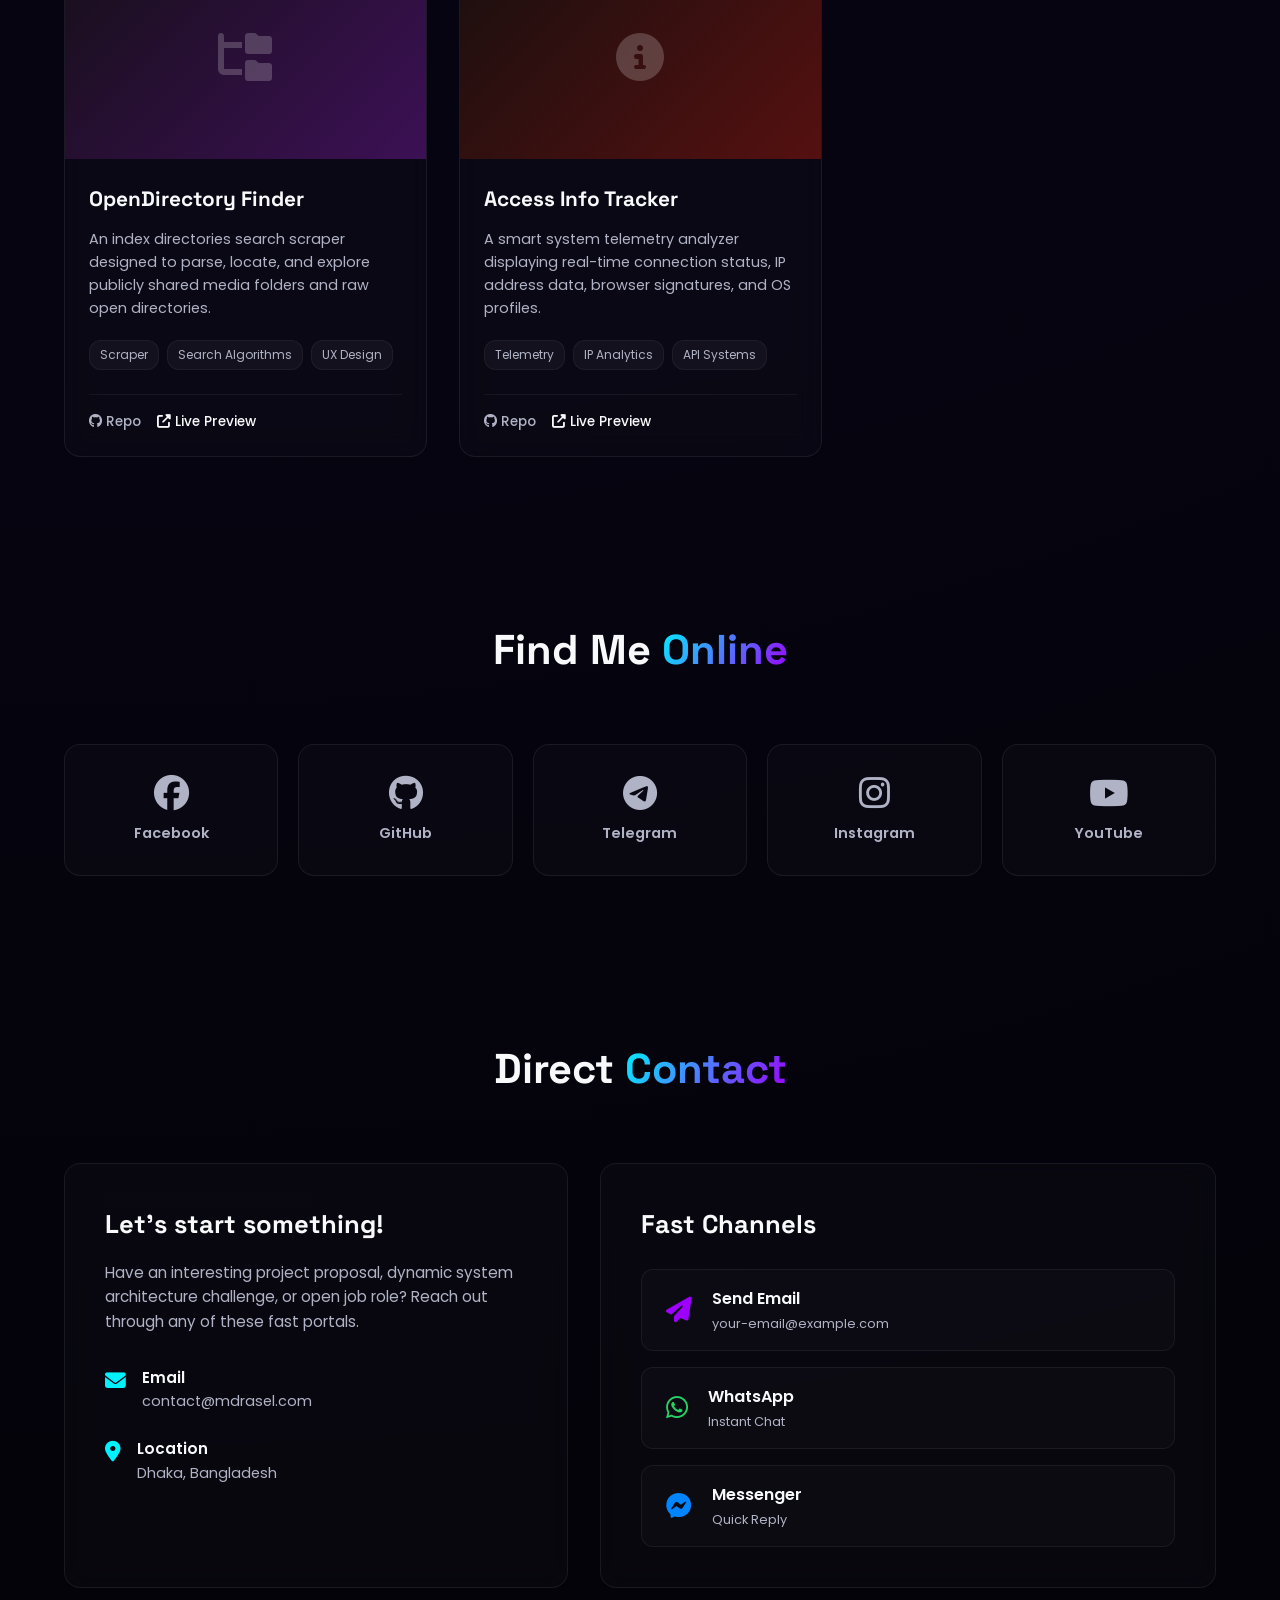
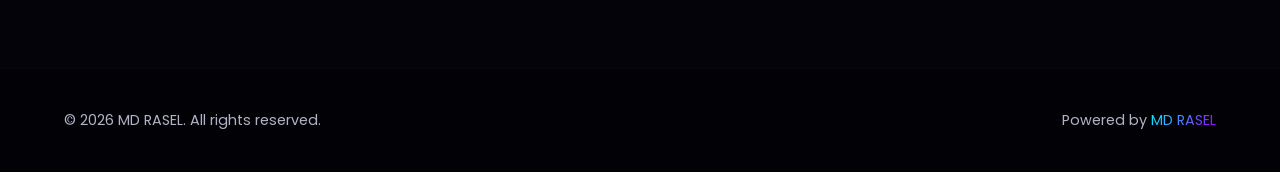
==== commit 4d25a5af: "Update index.html" ====
--- a/index.html
+++ b/index.html
@@ -68,7 +68,7 @@
             
             <div class="hero-image-wrapper reveal-right">
                 <div class="glowing-frame">
-                    <!-- Target image: user-uploaded photo renamed to profile.jpg -->
+                    <!-- Target image: profile.jpg -->
                     <img src="profile.jpg" alt="MD RASEL Profile Image" class="profile-image">
                 </div>
             </div>
@@ -161,68 +161,112 @@
         <div class="section-container">
             <h2 class="section-title reveal-up">Featured <span>Projects</span></h2>
             <div class="projects-grid">
-                <!-- Project 1 -->
+                <!-- Project 1: PDF-EDIT -->
                 <div class="project-card glass reveal-up">
                     <div class="project-img-container">
-                        <div class="project-img-placeholder" style="background: linear-gradient(135deg, #0f0c1b, #2b1055);">
-                            <i class="fa-solid fa-chart-line"></i>
-                        </div>
-                    </div>
-                    <div class="project-info">
-                        <h3>Crypto Trading Dashboard</h3>
-                        <p>A real-time metrics analytical dashboard featuring detailed charting frameworks and instant market alerts.</p>
+                        <div class="project-img-placeholder" style="background: linear-gradient(135deg, #1b0f1a, #521055);">
+                            <i class="fa-solid fa-file-pdf"></i>
+                        </div>
+                    </div>
+                    <div class="project-info">
+                        <h3>PDF Editor Tool</h3>
+                        <p>A web-based document utility tool designed to preview, manage, edit, and manipulate PDF documents easily from the browser.</p>
                         <div class="project-tags">
                             <span>HTML5</span>
+                            <span>CSS3</span>
+                            <span>JavaScript</span>
+                        </div>
+                        <div class="project-links">
+                            <a href="https://github.com/hanter-xd-official/PDF-EDIT" target="_blank" class="proj-link"><i class="fa-brands fa-github"></i> Repo</a>
+                            <a href="https://hanter-xd-official.github.io/PDF-EDIT/" target="_blank" class="proj-link live"><i class="fa-solid fa-up-right-from-square"></i> Live Preview</a>
+                        </div>
+                    </div>
+                </div>
+
+                <!-- Project 2: QR-CODE-GENERATOR -->
+                <div class="project-card glass reveal-up" style="transition-delay: 0.1s;">
+                    <div class="project-img-container">
+                        <div class="project-img-placeholder" style="background: linear-gradient(135deg, #0f1b1a, #105545);">
+                            <i class="fa-solid fa-qrcode"></i>
+                        </div>
+                    </div>
+                    <div class="project-info">
+                        <h3>QR Code Generator</h3>
+                        <p>A clean, responsive utility that converts user links, text, or phone contacts into custom downloadable QR codes instantly.</p>
+                        <div class="project-tags">
+                            <span>API Integration</span>
                             <span>CSS Grid</span>
-                            <span>JS API</span>
-                        </div>
-                        <div class="project-links">
-                            <a href="#" class="proj-link"><i class="fa-brands fa-github"></i> Repo</a>
-                            <a href="#" class="proj-link live"><i class="fa-solid fa-up-right-from-square"></i> Live</a>
-                        </div>
-                    </div>
-                </div>
-
-                <!-- Project 2 -->
-                <div class="project-card glass reveal-up" style="transition-delay: 0.1s;">
-                    <div class="project-img-container">
-                        <div class="project-img-placeholder" style="background: linear-gradient(135deg, #0f0c1b, #004e92);">
-                            <i class="fa-solid fa-robot"></i>
-                        </div>
-                    </div>
-                    <div class="project-info">
-                        <h3>Natural Language Assistant</h3>
-                        <p>An integrated Python automation suite acting as an ambient workspace virtual assistant utilizing NLP pipelines.</p>
-                        <div class="project-tags">
-                            <span>Python</span>
-                            <span>AI API</span>
-                            <span>Git</span>
-                        </div>
-                        <div class="project-links">
-                            <a href="#" class="proj-link"><i class="fa-brands fa-github"></i> Repo</a>
-                            <a href="#" class="proj-link live"><i class="fa-solid fa-up-right-from-square"></i> Live</a>
-                        </div>
-                    </div>
-                </div>
-
-                <!-- Project 3 -->
+                            <span>JavaScript</span>
+                        </div>
+                        <div class="project-links">
+                            <a href="https://github.com/hanter-xd-official/QR-CODE-GENERATOR" target="_blank" class="proj-link"><i class="fa-brands fa-github"></i> Repo</a>
+                            <a href="https://hanter-xd-official.github.io/QR-CODE-GENERATOR/" target="_blank" class="proj-link live"><i class="fa-solid fa-up-right-from-square"></i> Live Preview</a>
+                        </div>
+                    </div>
+                </div>
+
+                <!-- Project 3: TEMP-MAIL -->
                 <div class="project-card glass reveal-up" style="transition-delay: 0.2s;">
                     <div class="project-img-container">
-                        <div class="project-img-placeholder" style="background: linear-gradient(135deg, #0f0c1b, #7f00ff);">
-                            <i class="fa-solid fa-wallet"></i>
-                        </div>
-                    </div>
-                    <div class="project-info">
-                        <h3>E-Commerce Glass Gateway</h3>
-                        <p>Clean multi-currency transactional page utilizing modern responsive interface layout structures and card patterns.</p>
-                        <div class="project-tags">
-                            <span>Tailwind</span>
-                            <span>Vanilla JS</span>
-                            <span>SASS</span>
-                        </div>
-                        <div class="project-links">
-                            <a href="#" class="proj-link"><i class="fa-brands fa-github"></i> Repo</a>
-                            <a href="#" class="proj-link live"><i class="fa-solid fa-up-right-from-square"></i> Live</a>
+                        <div class="project-img-placeholder" style="background: linear-gradient(135deg, #0f121b, #102d55);">
+                            <i class="fa-solid fa-envelope-open-text"></i>
+                        </div>
+                    </div>
+                    <div class="project-info">
+                        <h3>Temporary Mail Engine</h3>
+                        <p>An on-demand anonymous temporary mailbox system to secure primary inboxes from online spam and track safe message delivery.</p>
+                        <div class="project-tags">
+                            <span>Web App</span>
+                            <span>API Fetch</span>
+                            <span>JSON</span>
+                        </div>
+                        <div class="project-links">
+                            <a href="https://github.com/hanter-xd-official/TEMP-MAIL" target="_blank" class="proj-link"><i class="fa-brands fa-github"></i> Repo</a>
+                            <a href="https://hanter-xd-official.github.io/TEMP-MAIL/" target="_blank" class="proj-link live"><i class="fa-solid fa-up-right-from-square"></i> Live Preview</a>
+                        </div>
+                    </div>
+                </div>
+
+                <!-- Project 4: OpenDirectory-Finder -->
+                <div class="project-card glass reveal-up" style="transition-delay: 0.3s;">
+                    <div class="project-img-container">
+                        <div class="project-img-placeholder" style="background: linear-gradient(135deg, #180f1b, #3c1055);">
+                            <i class="fa-solid fa-folder-tree"></i>
+                        </div>
+                    </div>
+                    <div class="project-info">
+                        <h3>OpenDirectory Finder</h3>
+                        <p>An index directories search scraper designed to parse, locate, and explore publicly shared media folders and raw open directories.</p>
+                        <div class="project-tags">
+                            <span>Scraper</span>
+                            <span>Search Algorithms</span>
+                            <span>UX Design</span>
+                        </div>
+                        <div class="project-links">
+                            <a href="https://github.com/hanter-xd-official/OpenDirectory-Finder" target="_blank" class="proj-link"><i class="fa-brands fa-github"></i> Repo</a>
+                            <a href="https://hanter-xd-official.github.io/OpenDirectory-Finder/" target="_blank" class="proj-link live"><i class="fa-solid fa-up-right-from-square"></i> Live Preview</a>
+                        </div>
+                    </div>
+                </div>
+
+                <!-- Project 5: ACCESS-INFO -->
+                <div class="project-card glass reveal-up" style="transition-delay: 0.4s;">
+                    <div class="project-img-container">
+                        <div class="project-img-placeholder" style="background: linear-gradient(135deg, #1b0f0f, #551010);">
+                            <i class="fa-solid fa-circle-info"></i>
+                        </div>
+                    </div>
+                    <div class="project-info">
+                        <h3>Access Info Tracker</h3>
+                        <p>A smart system telemetry analyzer displaying real-time connection status, IP address data, browser signatures, and OS profiles.</p>
+                        <div class="project-tags">
+                            <span>Telemetry</span>
+                            <span>IP Analytics</span>
+                            <span>API Systems</span>
+                        </div>
+                        <div class="project-links">
+                            <a href="https://github.com/hanter-xd-official/ACCESS-INFO" target="_blank" class="proj-link"><i class="fa-brands fa-github"></i> Repo</a>
+                            <a href="https://hanter-xd-official.github.io/ACCESS-INFO/" target="_blank" class="proj-link live"><i class="fa-solid fa-up-right-from-square"></i> Live Preview</a>
                         </div>
                     </div>
                 </div>
@@ -241,7 +285,7 @@
                     <span>Facebook</span>
                 </a>
                 <!-- GitHub -->
-                <a href="https://github.com/" target="_blank" class="social-card glass" style="--s-color: #f0f6fc;">
+                <a href="https://github.com/hanter-xd-official" target="_blank" class="social-card glass" style="--s-color: #f0f6fc;">
                     <i class="fa-brands fa-github"></i>
                     <span>GitHub</span>
                 </a>
@@ -323,4 +367,4 @@
     <!-- Script Resource -->
     <script src="script.js"></script>
 </body>
-</html>
+</html>
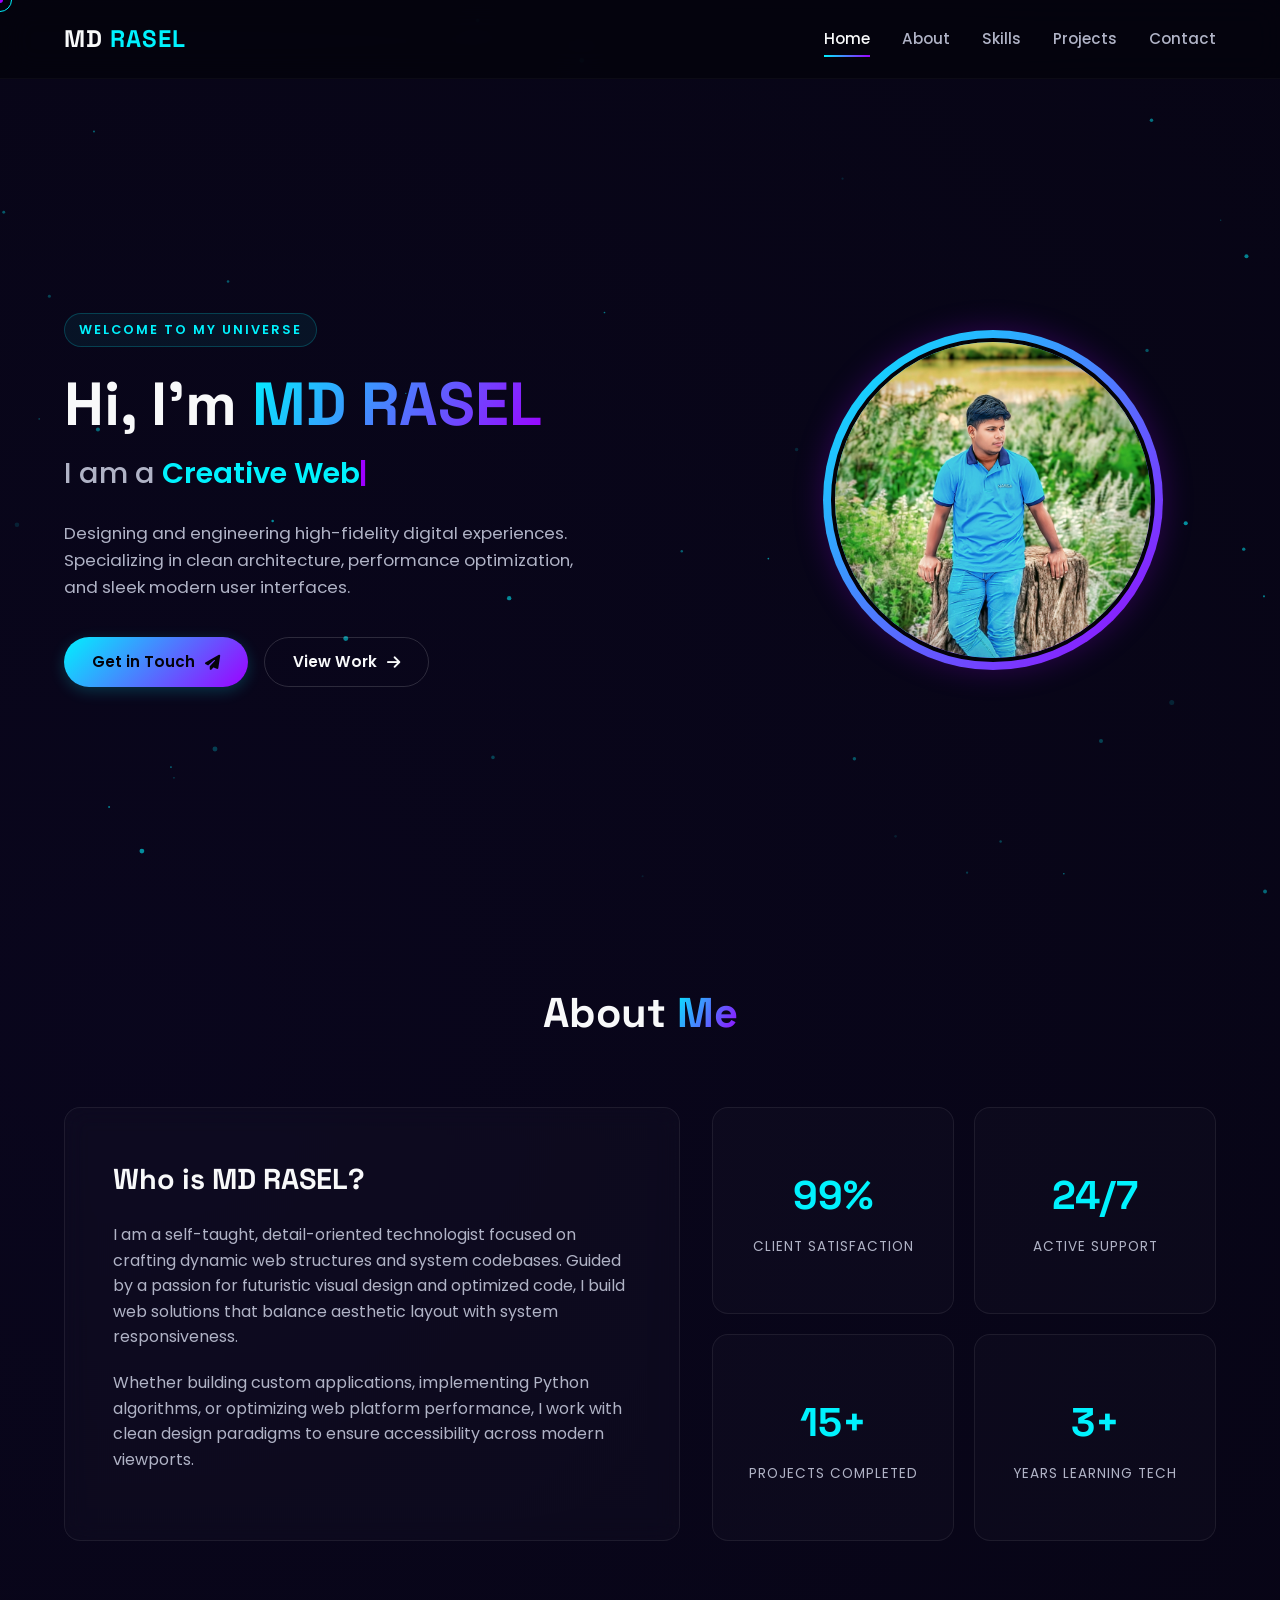
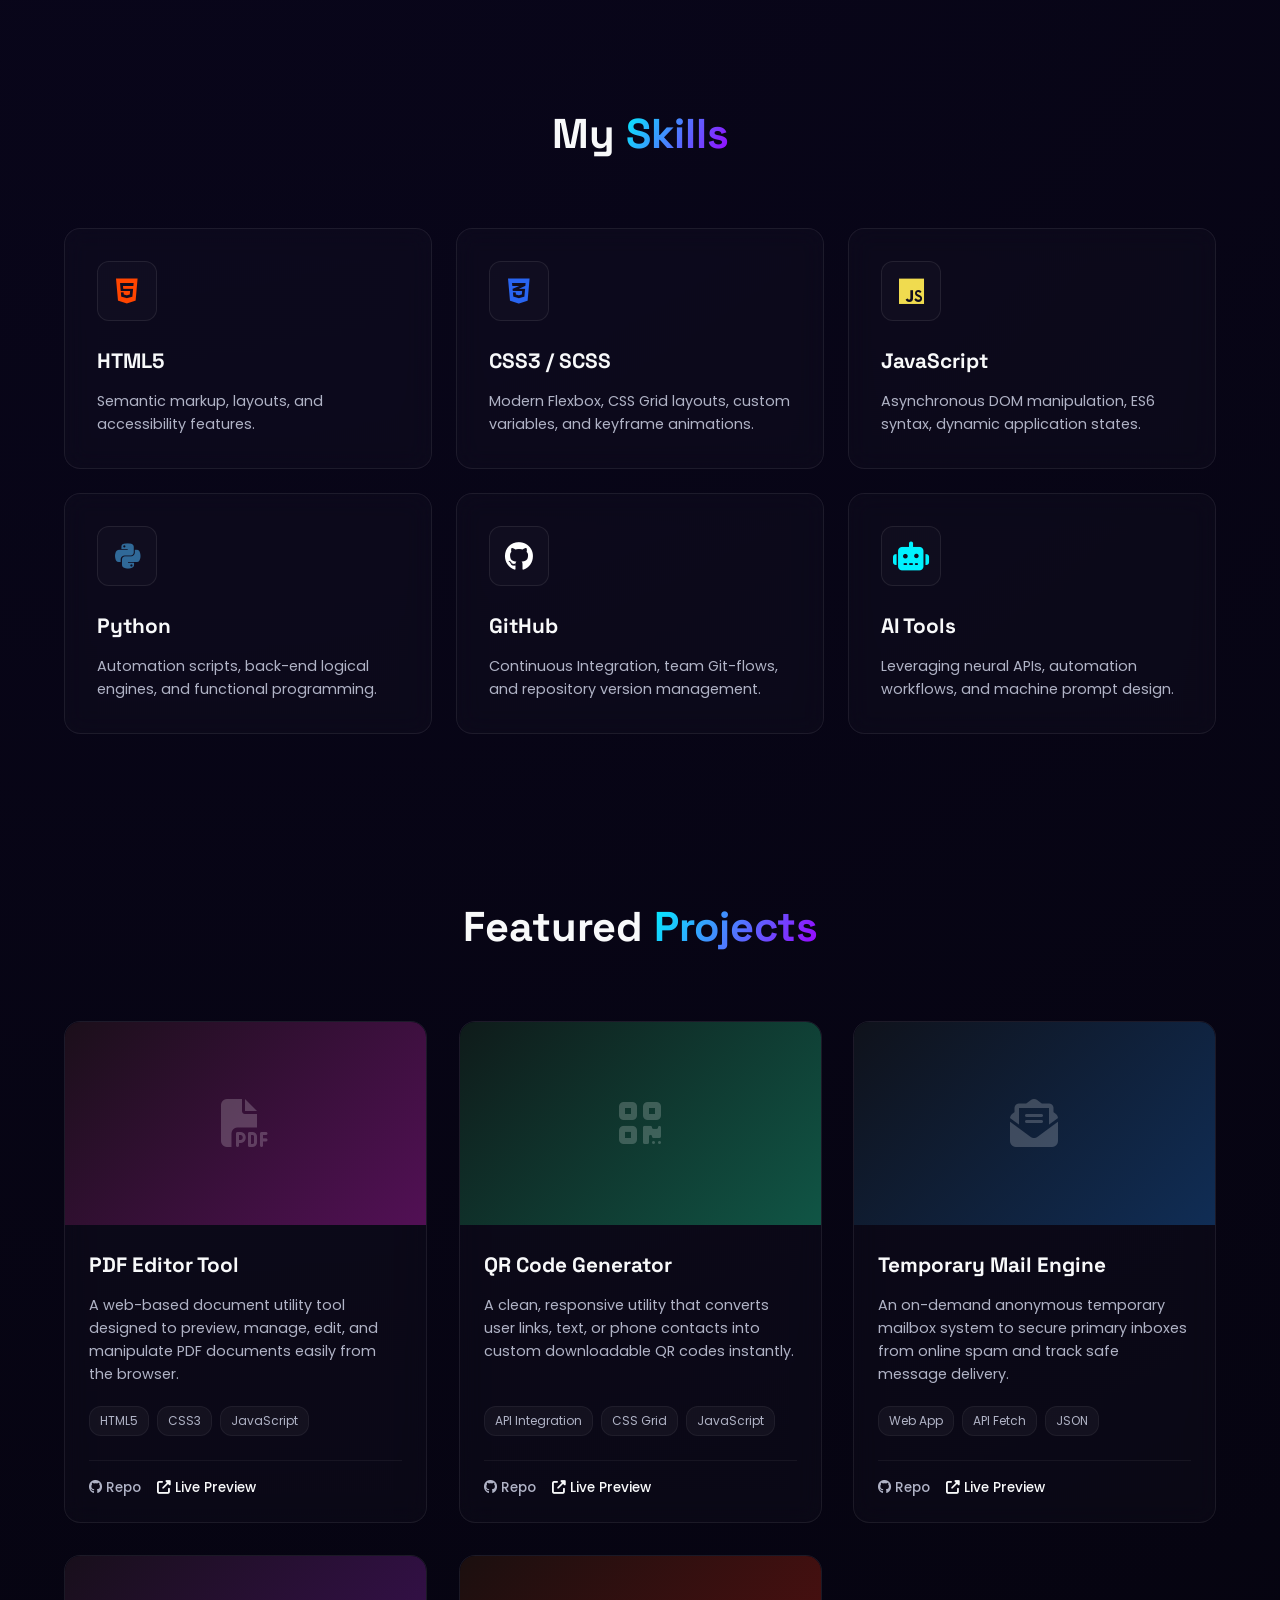
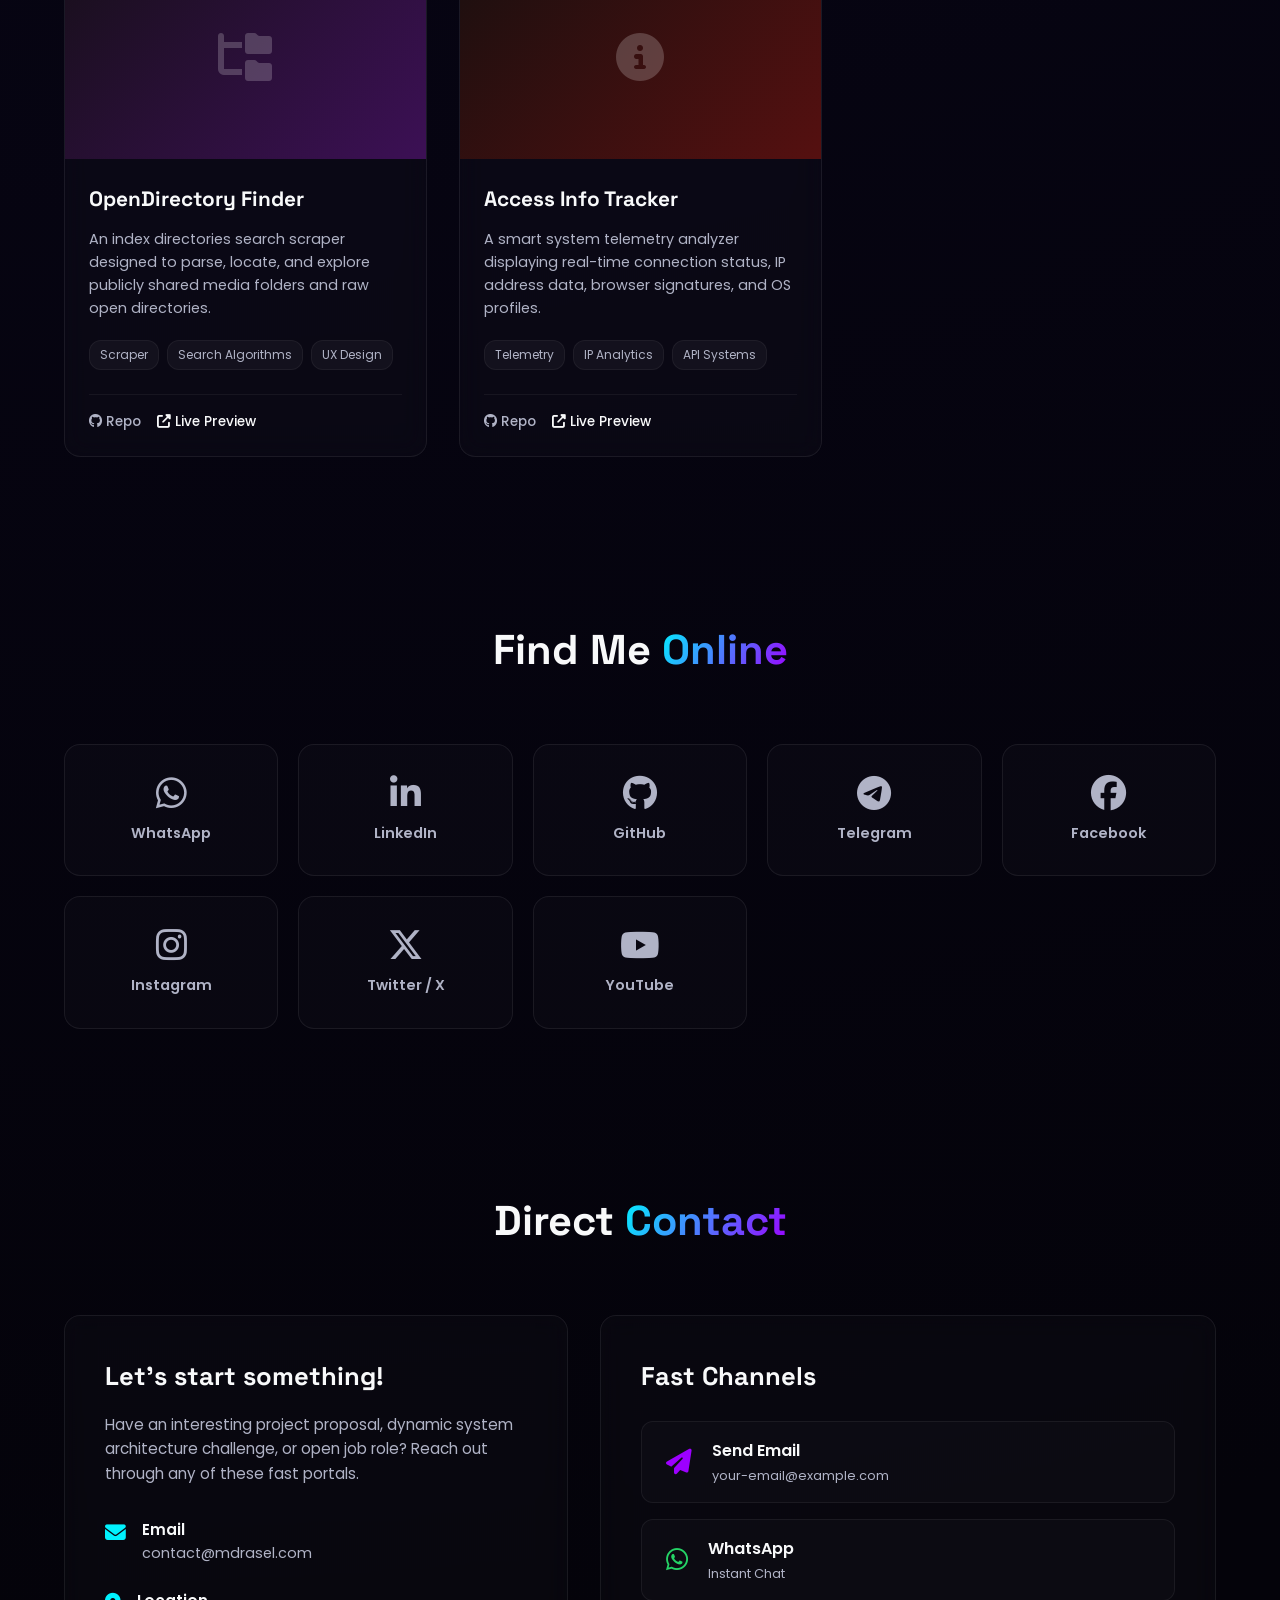
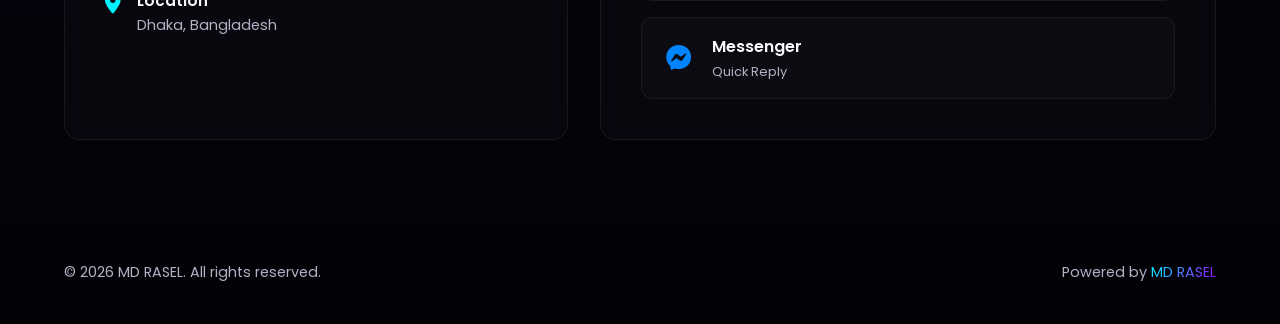
==== commit 8f31ff15: "Update index.html" ====
--- a/index.html
+++ b/index.html
@@ -279,25 +279,40 @@
         <div class="section-container text-center">
             <h2 class="section-title reveal-up">Find Me <span>Online</span></h2>
             <div class="socials-grid reveal-up">
+                <!-- WhatsApp (New Addition) -->
+                <a href="https://wa.me/8801234567890" target="_blank" class="social-card glass" style="--s-color: #25d366;">
+                    <i class="fa-brands fa-whatsapp"></i>
+                    <span>WhatsApp</span>
+                </a>
+                <!-- LinkedIn (New Addition) -->
+                <a href="https://linkedin.com/" target="_blank" class="social-card glass" style="--s-color: #0a66c2;">
+                    <i class="fa-brands fa-linkedin-in"></i>
+                    <span>LinkedIn</span>
+                </a>
+                <!-- GitHub -->
+                <a href="https://github.com/hanter-xd-official" target="_blank" class="social-card glass" style="--s-color: #f0f6fc;">
+                    <i class="fa-brands fa-github"></i>
+                    <span>GitHub</span>
+                </a>
+                <!-- Telegram -->
+                <a href="https://t.me/" target="_blank" class="social-card glass" style="--s-color: #0088cc;">
+                    <i class="fa-brands fa-telegram"></i>
+                    <span>Telegram</span>
+                </a>
                 <!-- Facebook -->
                 <a href="https://facebook.com/" target="_blank" class="social-card glass" style="--s-color: #1877f2;">
                     <i class="fa-brands fa-facebook"></i>
                     <span>Facebook</span>
                 </a>
-                <!-- GitHub -->
-                <a href="https://github.com/hanter-xd-official" target="_blank" class="social-card glass" style="--s-color: #f0f6fc;">
-                    <i class="fa-brands fa-github"></i>
-                    <span>GitHub</span>
-                </a>
-                <!-- Telegram -->
-                <a href="https://t.me/" target="_blank" class="social-card glass" style="--s-color: #0088cc;">
-                    <i class="fa-brands fa-telegram"></i>
-                    <span>Telegram</span>
-                </a>
                 <!-- Instagram -->
                 <a href="https://instagram.com/" target="_blank" class="social-card glass" style="--s-color: #c13584;">
                     <i class="fa-brands fa-instagram"></i>
                     <span>Instagram</span>
+                </a>
+                <!-- Twitter / X (New Addition) -->
+                <a href="https://twitter.com/" target="_blank" class="social-card glass" style="--s-color: #ffffff;">
+                    <i class="fa-brands fa-x-twitter"></i>
+                    <span>Twitter / X</span>
                 </a>
                 <!-- YouTube -->
                 <a href="https://youtube.com/" target="_blank" class="social-card glass" style="--s-color: #ff0000;">
@@ -341,7 +356,7 @@
                             <span class="btn-text">Send Email <small>your-email@example.com</small></span>
                         </a>
                         <!-- WhatsApp Link -->
-                        <a href="https://wa.me/8801234567890" target="_blank" class="channel-btn whatsapp">
+                        <a href="https://wa.me/+8801882278234" target="_blank" class="channel-btn whatsapp">
                             <span class="btn-icon"><i class="fa-brands fa-whatsapp"></i></span>
                             <span class="btn-text">WhatsApp <small>Instant Chat</small></span>
                         </a>
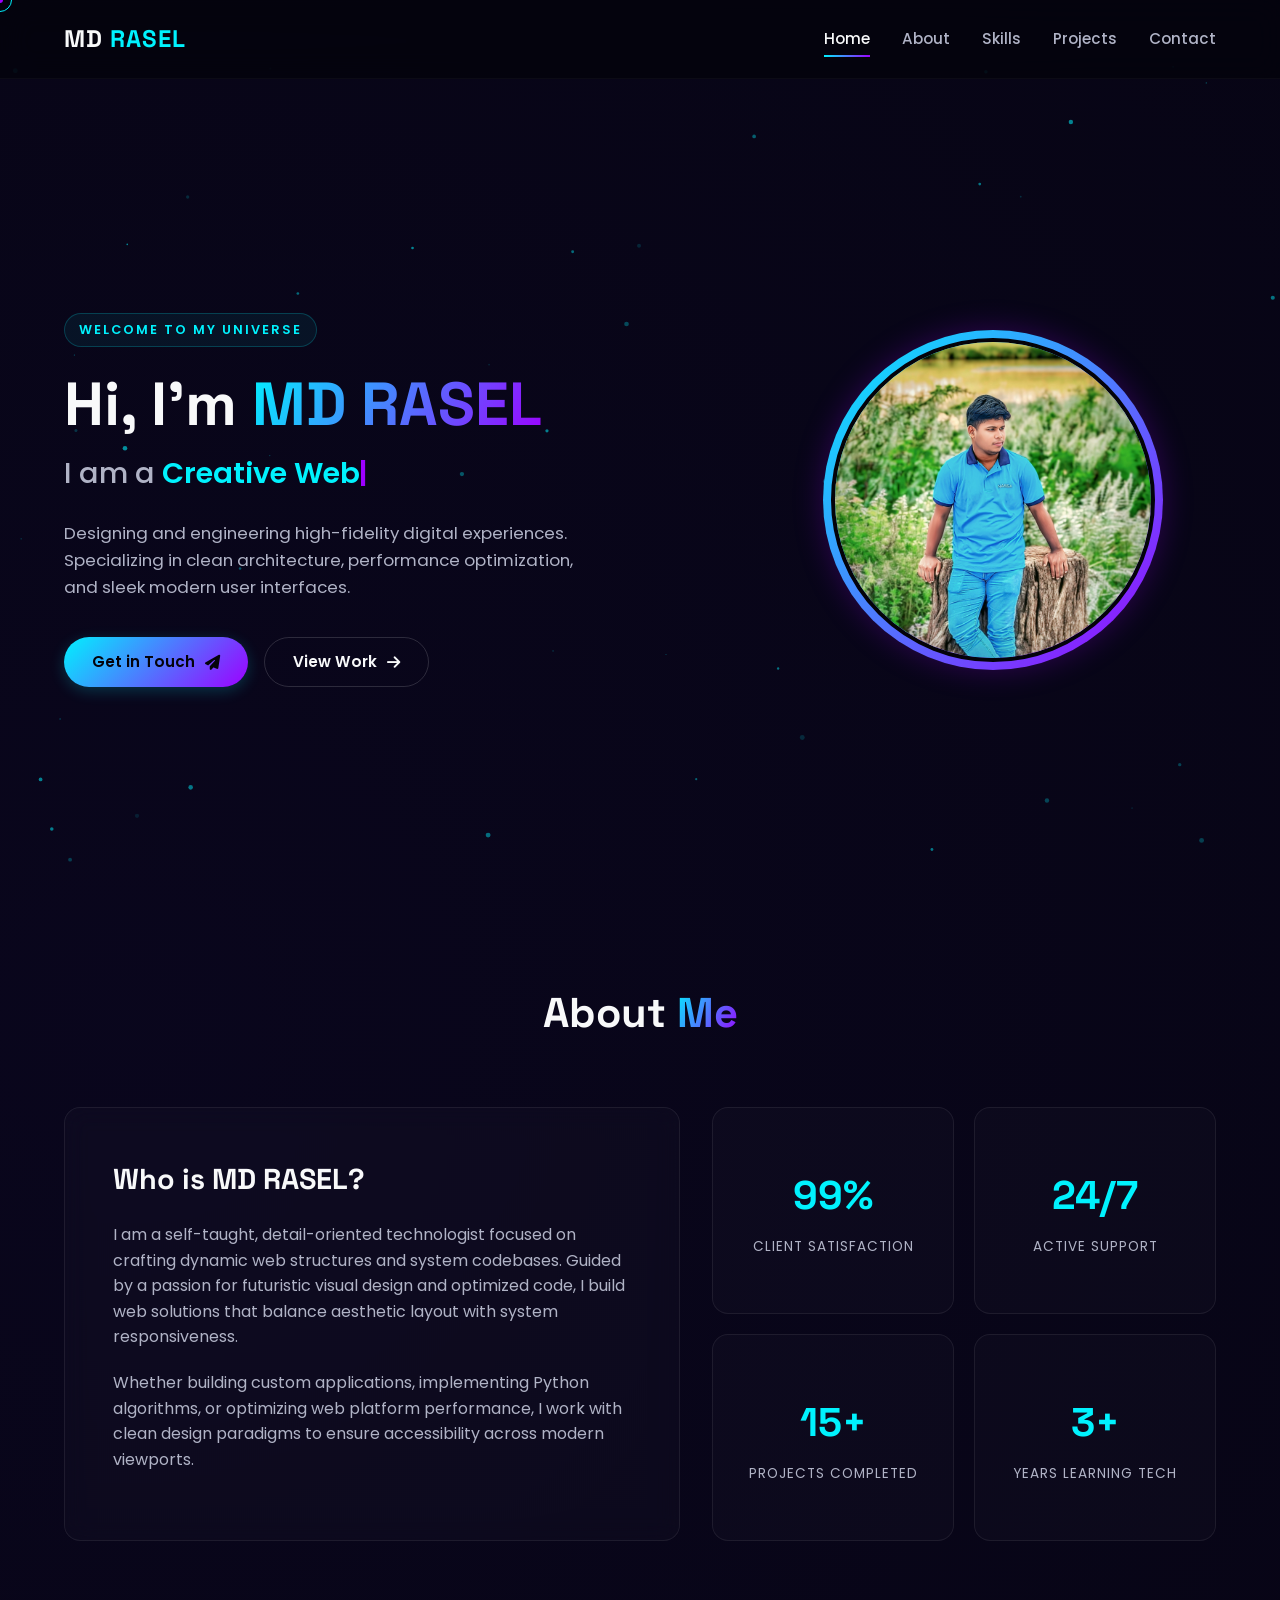
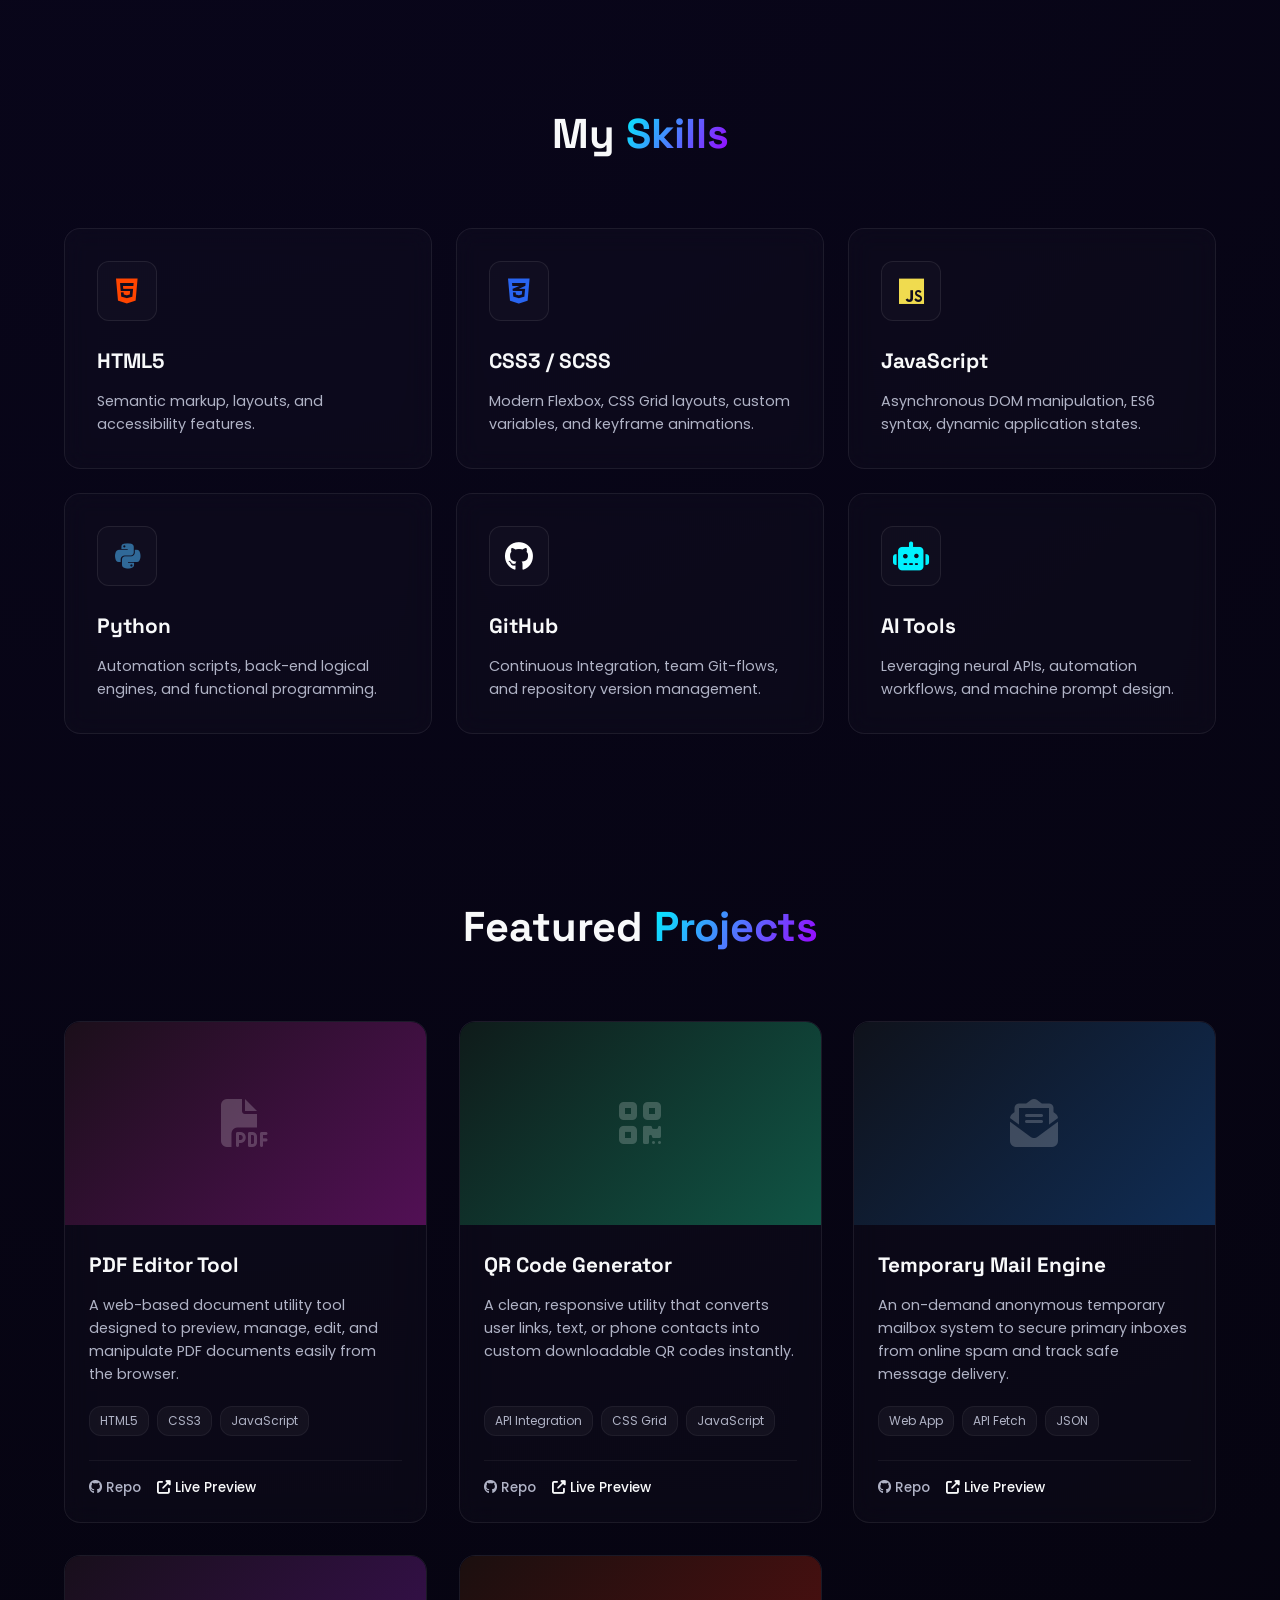
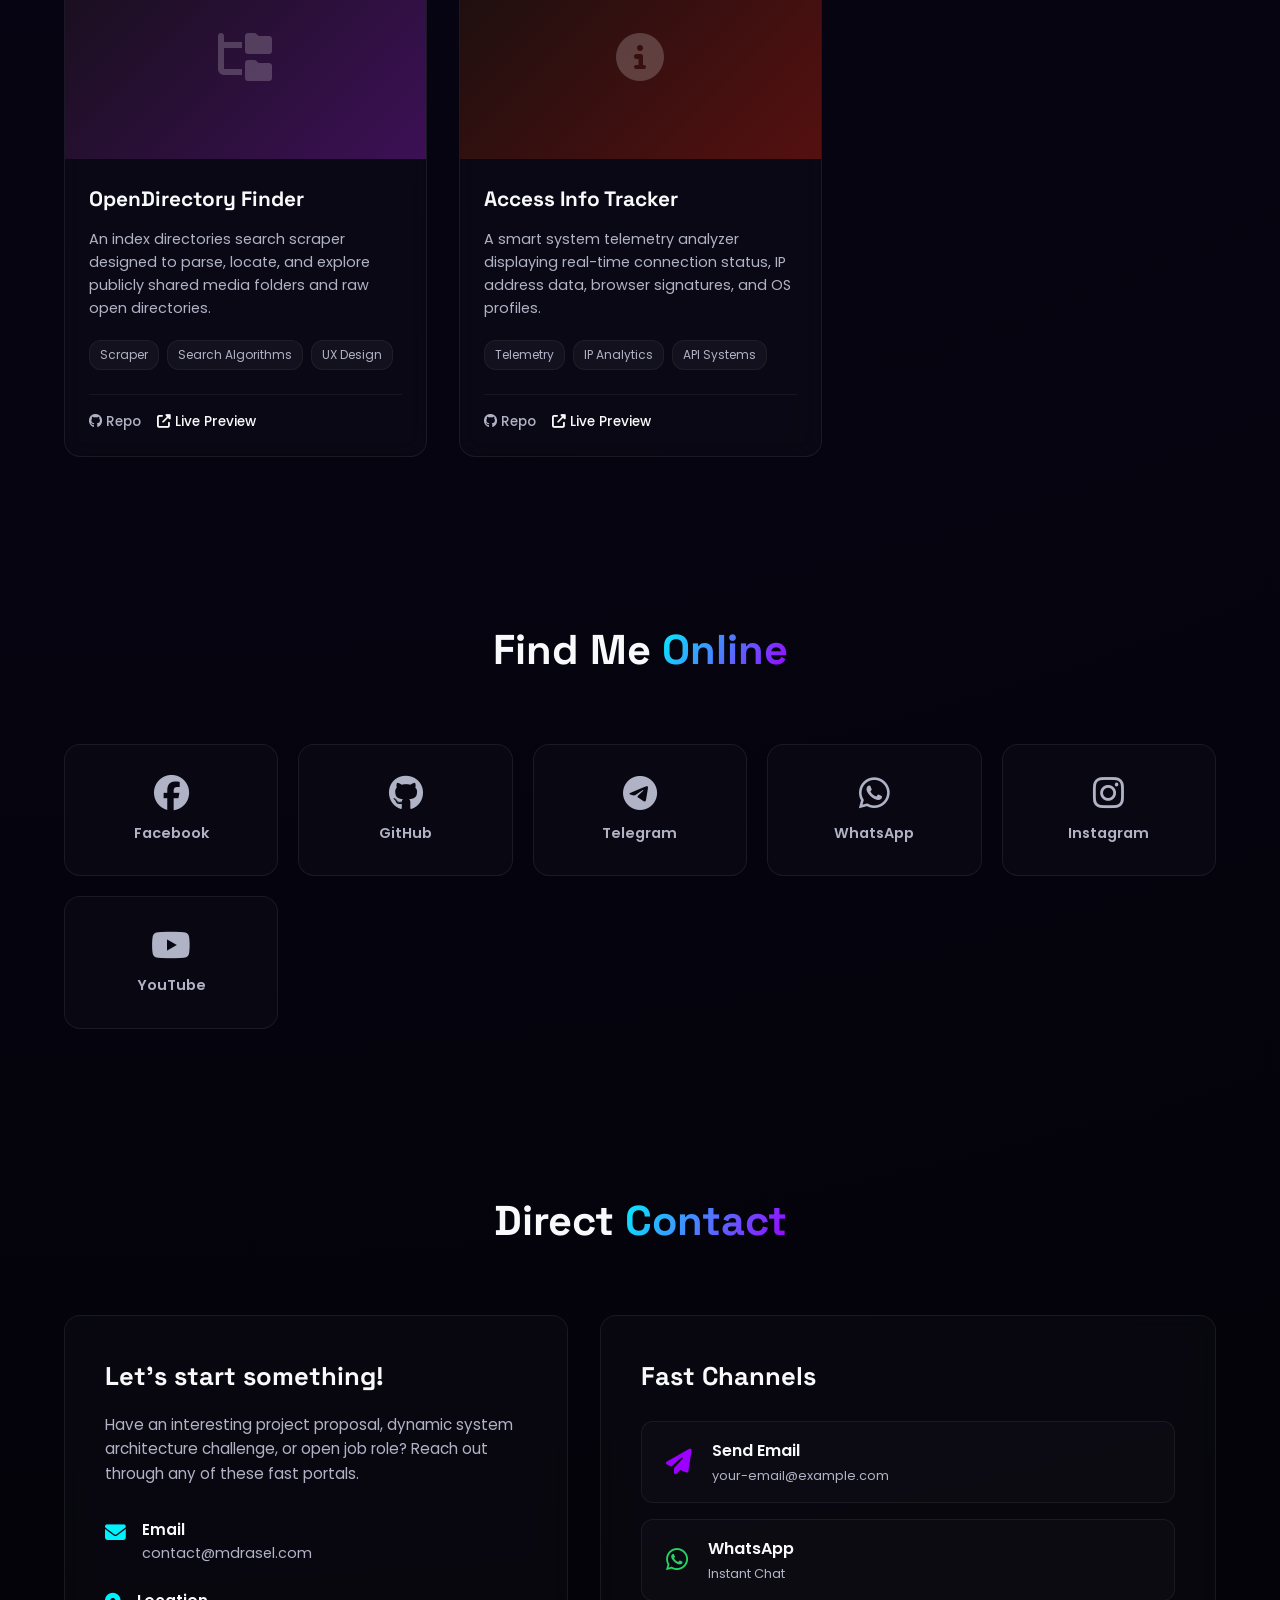
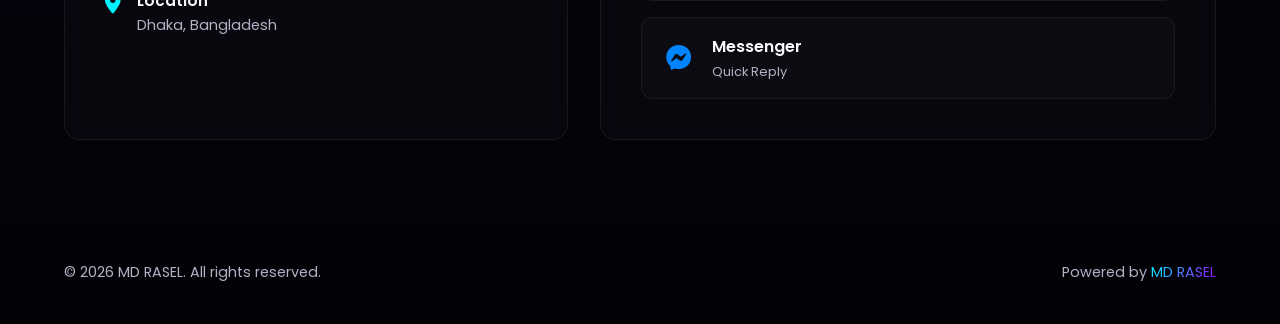
==== commit ae60cb43: "Update index.html" ====
--- a/index.html
+++ b/index.html
@@ -279,15 +279,10 @@
         <div class="section-container text-center">
             <h2 class="section-title reveal-up">Find Me <span>Online</span></h2>
             <div class="socials-grid reveal-up">
-                <!-- WhatsApp (New Addition) -->
-                <a href="https://wa.me/8801234567890" target="_blank" class="social-card glass" style="--s-color: #25d366;">
-                    <i class="fa-brands fa-whatsapp"></i>
-                    <span>WhatsApp</span>
-                </a>
-                <!-- LinkedIn (New Addition) -->
-                <a href="https://linkedin.com/" target="_blank" class="social-card glass" style="--s-color: #0a66c2;">
-                    <i class="fa-brands fa-linkedin-in"></i>
-                    <span>LinkedIn</span>
+                <!-- Facebook -->
+                <a href="https://www.facebook.com/MD.RASEL.78234" target="_blank" class="social-card glass" style="--s-color: #1877f2;">
+                    <i class="fa-brands fa-facebook"></i>
+                    <span>Facebook</span>
                 </a>
                 <!-- GitHub -->
                 <a href="https://github.com/hanter-xd-official" target="_blank" class="social-card glass" style="--s-color: #f0f6fc;">
@@ -295,27 +290,22 @@
                     <span>GitHub</span>
                 </a>
                 <!-- Telegram -->
-                <a href="https://t.me/" target="_blank" class="social-card glass" style="--s-color: #0088cc;">
+                <a href="https://t.me/HANTER_XD_OFFICIAL" target="_blank" class="social-card glass" style="--s-color: #0088cc;">
                     <i class="fa-brands fa-telegram"></i>
                     <span>Telegram</span>
                 </a>
-                <!-- Facebook -->
-                <a href="https://facebook.com/" target="_blank" class="social-card glass" style="--s-color: #1877f2;">
-                    <i class="fa-brands fa-facebook"></i>
-                    <span>Facebook</span>
+                <!-- WhatsApp -->
+                <a href="https://wa.me/+8801882278234" target="_blank" class="social-card glass" style="--s-color: #25d366;">
+                    <i class="fa-brands fa-whatsapp"></i>
+                    <span>WhatsApp</span>
                 </a>
                 <!-- Instagram -->
-                <a href="https://instagram.com/" target="_blank" class="social-card glass" style="--s-color: #c13584;">
+                <a href="https://instagram.com/mdrasel054281" target="_blank" class="social-card glass" style="--s-color: #c13584;">
                     <i class="fa-brands fa-instagram"></i>
                     <span>Instagram</span>
                 </a>
-                <!-- Twitter / X (New Addition) -->
-                <a href="https://twitter.com/" target="_blank" class="social-card glass" style="--s-color: #ffffff;">
-                    <i class="fa-brands fa-x-twitter"></i>
-                    <span>Twitter / X</span>
-                </a>
                 <!-- YouTube -->
-                <a href="https://youtube.com/" target="_blank" class="social-card glass" style="--s-color: #ff0000;">
+                <a href="https://youtube.com/@rasel-bhai34?si=eHi9uU1KvbQ65YPK" target="_blank" class="social-card glass" style="--s-color: #ff0000;">
                     <i class="fa-brands fa-youtube"></i>
                     <span>YouTube</span>
                 </a>
@@ -356,12 +346,12 @@
                             <span class="btn-text">Send Email <small>your-email@example.com</small></span>
                         </a>
                         <!-- WhatsApp Link -->
-                        <a href="https://wa.me/+8801882278234" target="_blank" class="channel-btn whatsapp">
+                        <a href="https://wa.me/8801234567890" target="_blank" class="channel-btn whatsapp">
                             <span class="btn-icon"><i class="fa-brands fa-whatsapp"></i></span>
                             <span class="btn-text">WhatsApp <small>Instant Chat</small></span>
                         </a>
                         <!-- Messenger Link -->
-                        <a href="https://m.me/yourusername" target="_blank" class="channel-btn messenger">
+                        <a href="https://m.me/MD.RASEL.78234" target="_blank" class="channel-btn messenger">
                             <span class="btn-icon"><i class="fa-brands fa-facebook-messenger"></i></span>
                             <span class="btn-text">Messenger <small>Quick Reply</small></span>
                         </a>
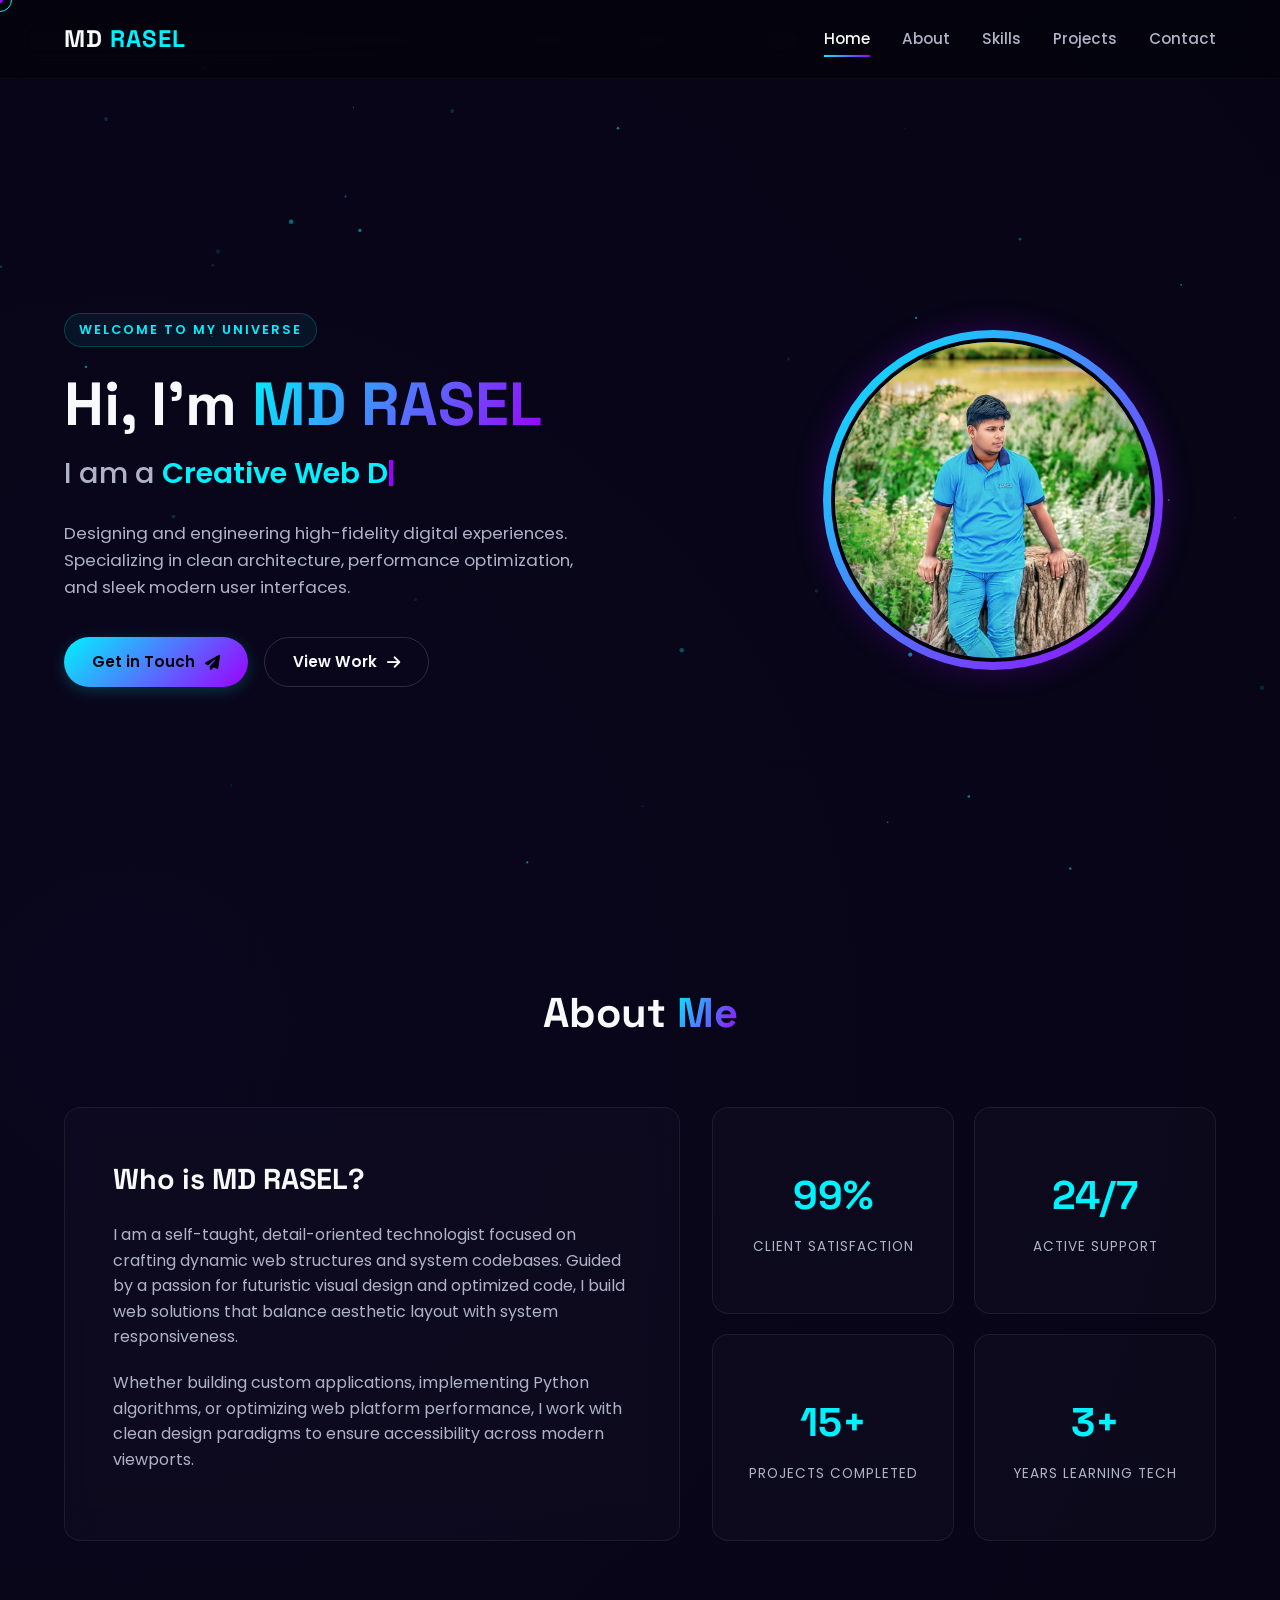
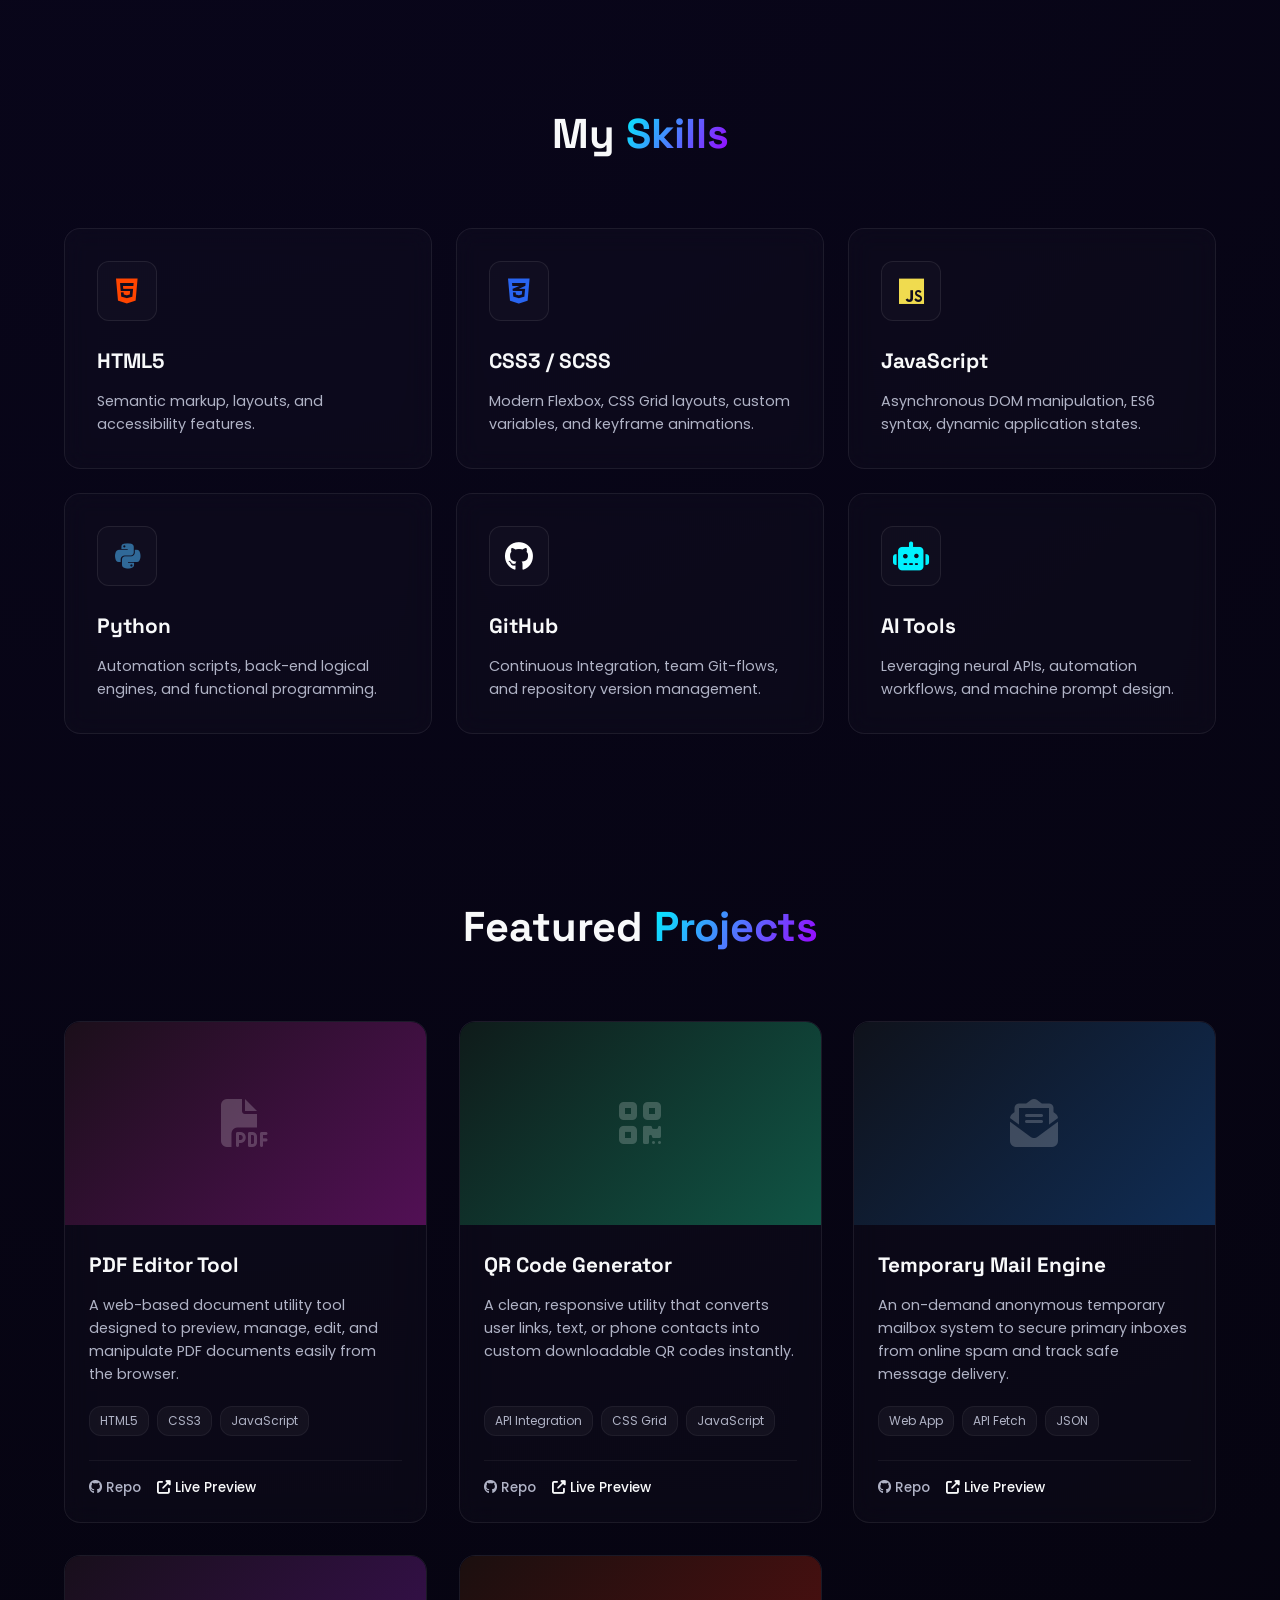
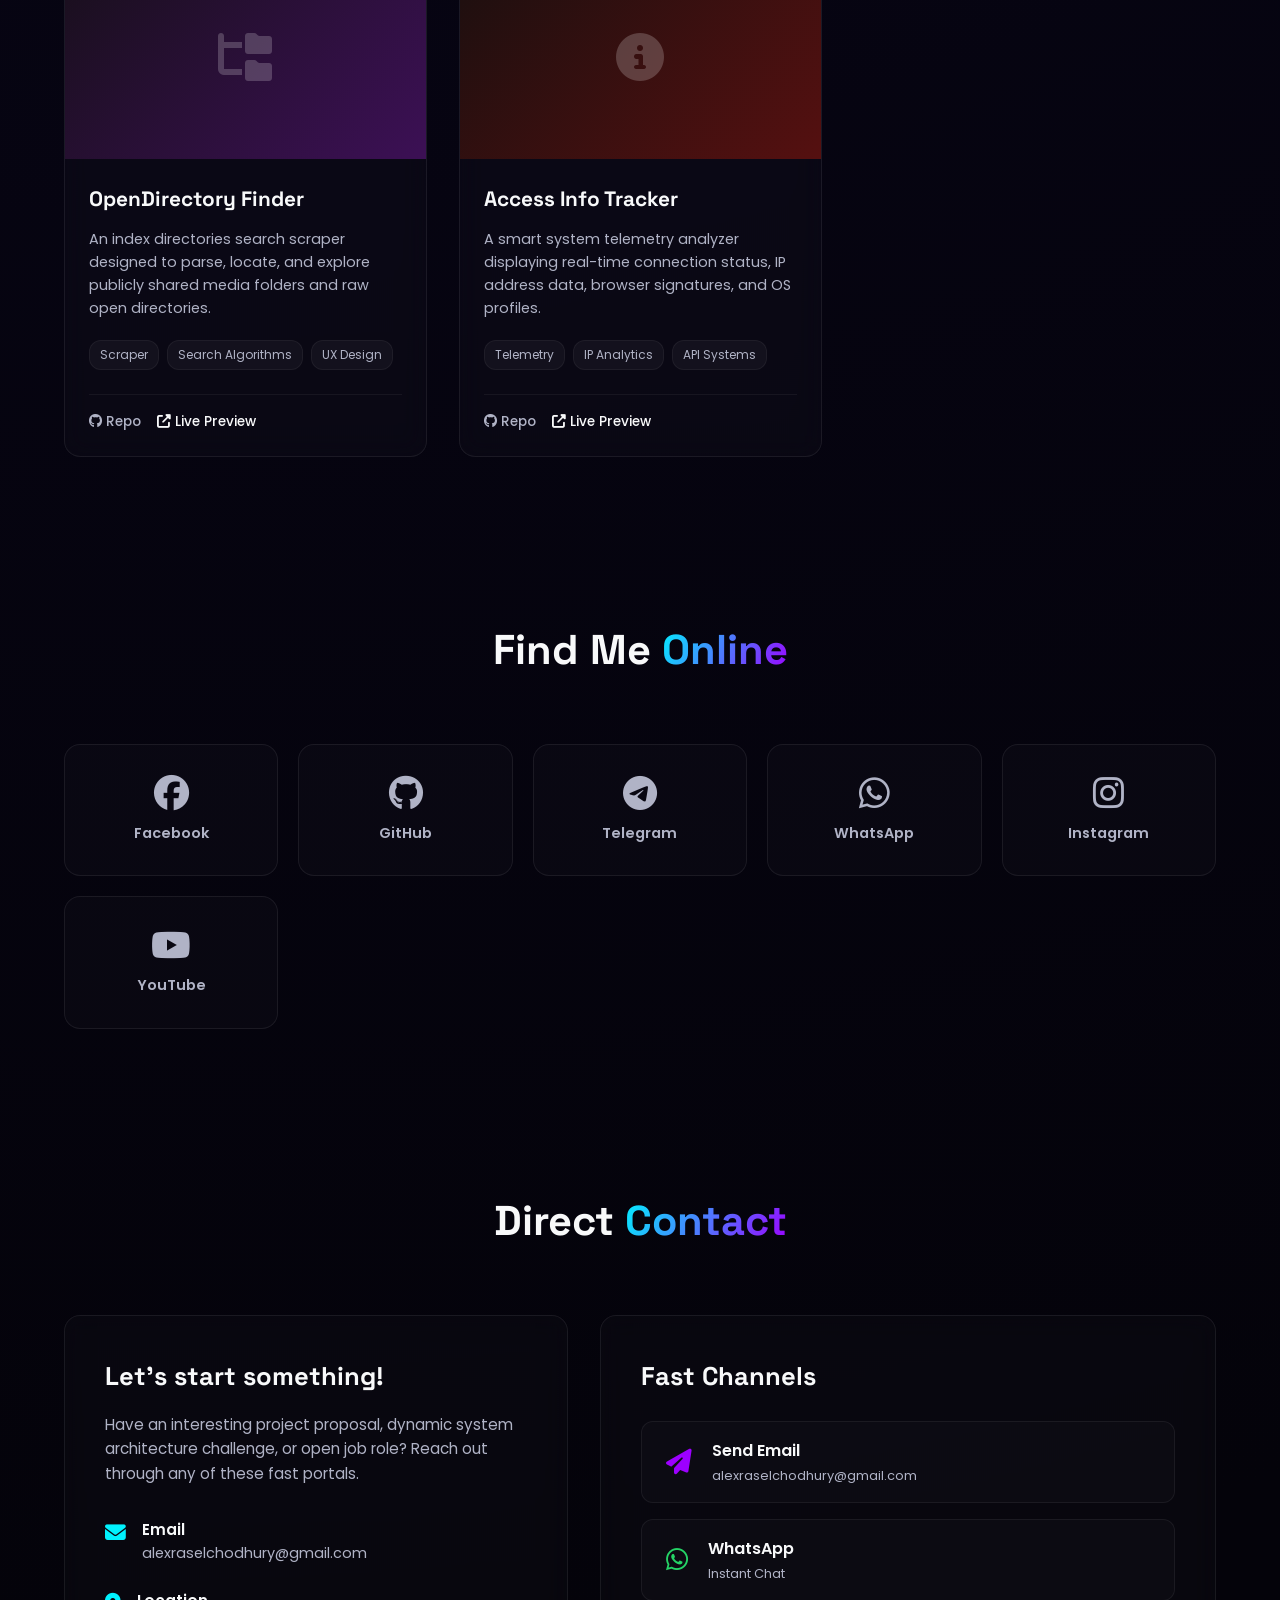
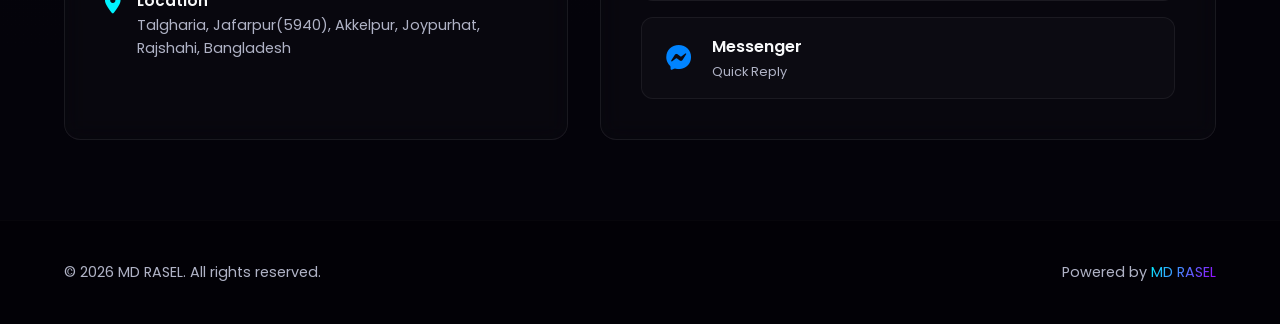
==== commit ab0eaa25: "Update index.html" ====
--- a/index.html
+++ b/index.html
@@ -325,14 +325,14 @@
                         <i class="fa-solid fa-envelope"></i>
                         <div>
                             <h4>Email</h4>
-                            <p>contact@mdrasel.com</p>
+                            <p>alexraselchodhury@gmail.com</p>
                         </div>
                     </div>
                     <div class="info-item">
                         <i class="fa-solid fa-location-dot"></i>
                         <div>
                             <h4>Location</h4>
-                            <p>Dhaka, Bangladesh</p>
+                            <p>Talgharia, Jafarpur(5940), Akkelpur, Joypurhat, Rajshahi, Bangladesh</p>
                         </div>
                     </div>
                 </div>
@@ -341,9 +341,9 @@
                     <h3>Fast Channels</h3>
                     <div class="channel-buttons">
                         <!-- Email Link -->
-                        <a href="mailto:your-email@example.com" class="channel-btn mail">
+                        <a href="mailto: alexraselchodhury@gmail.com" class="channel-btn mail">
                             <span class="btn-icon"><i class="fa-solid fa-paper-plane"></i></span>
-                            <span class="btn-text">Send Email <small>your-email@example.com</small></span>
+                            <span class="btn-text">Send Email <small>alexraselchodhury@gmail.com</small></span>
                         </a>
                         <!-- WhatsApp Link -->
                         <a href="https://wa.me/8801234567890" target="_blank" class="channel-btn whatsapp">
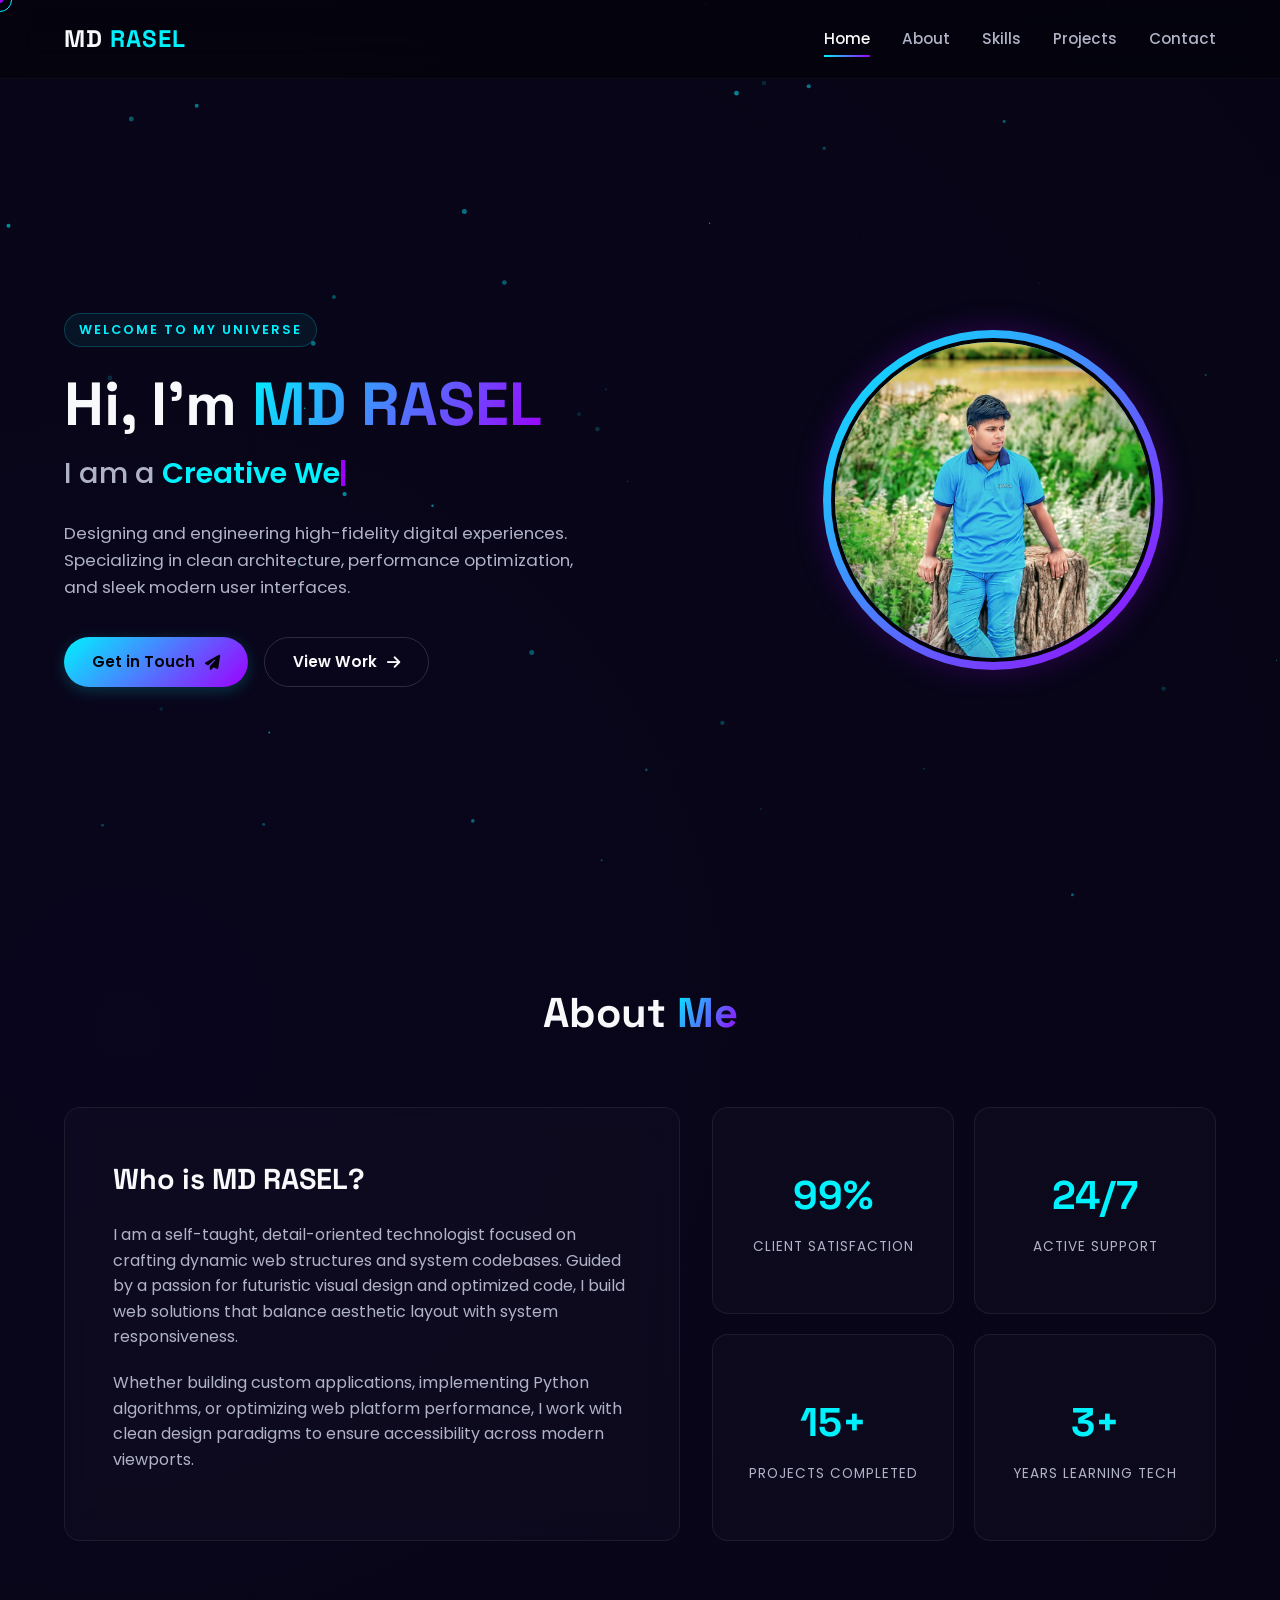
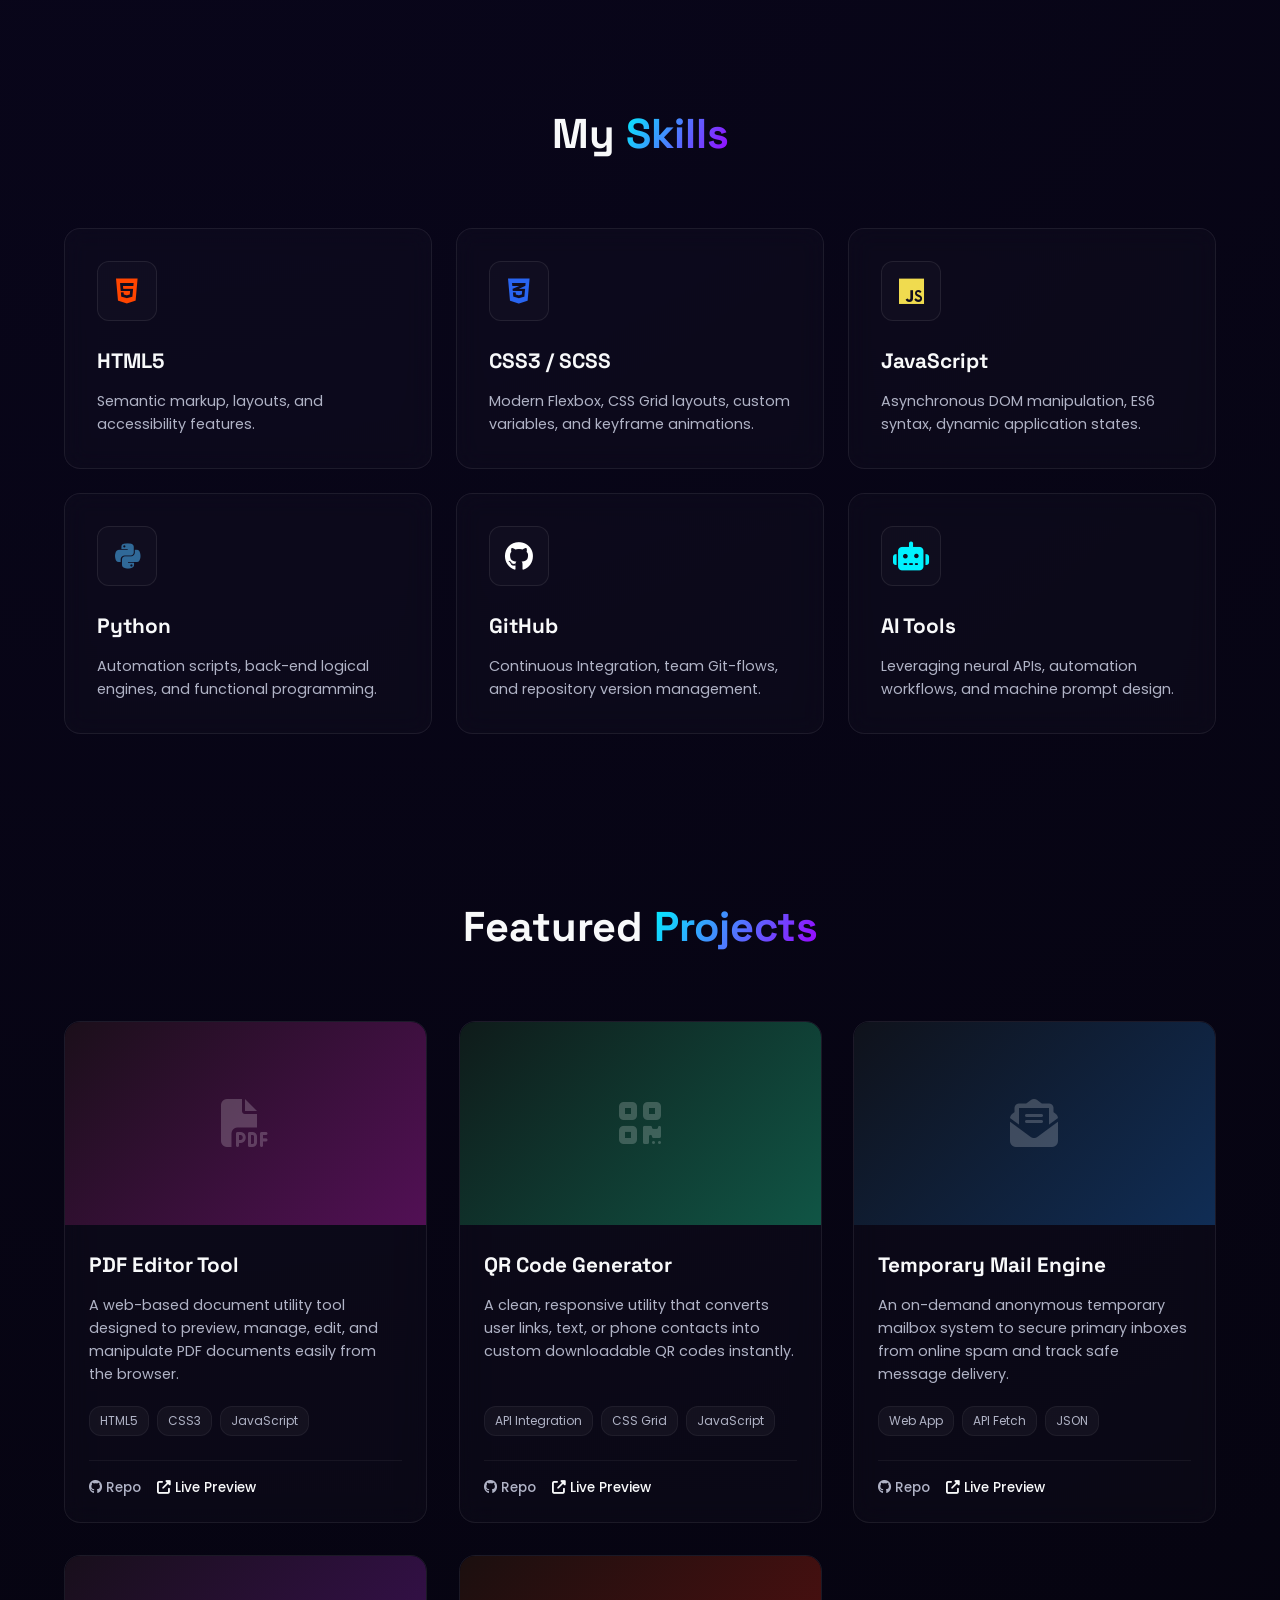
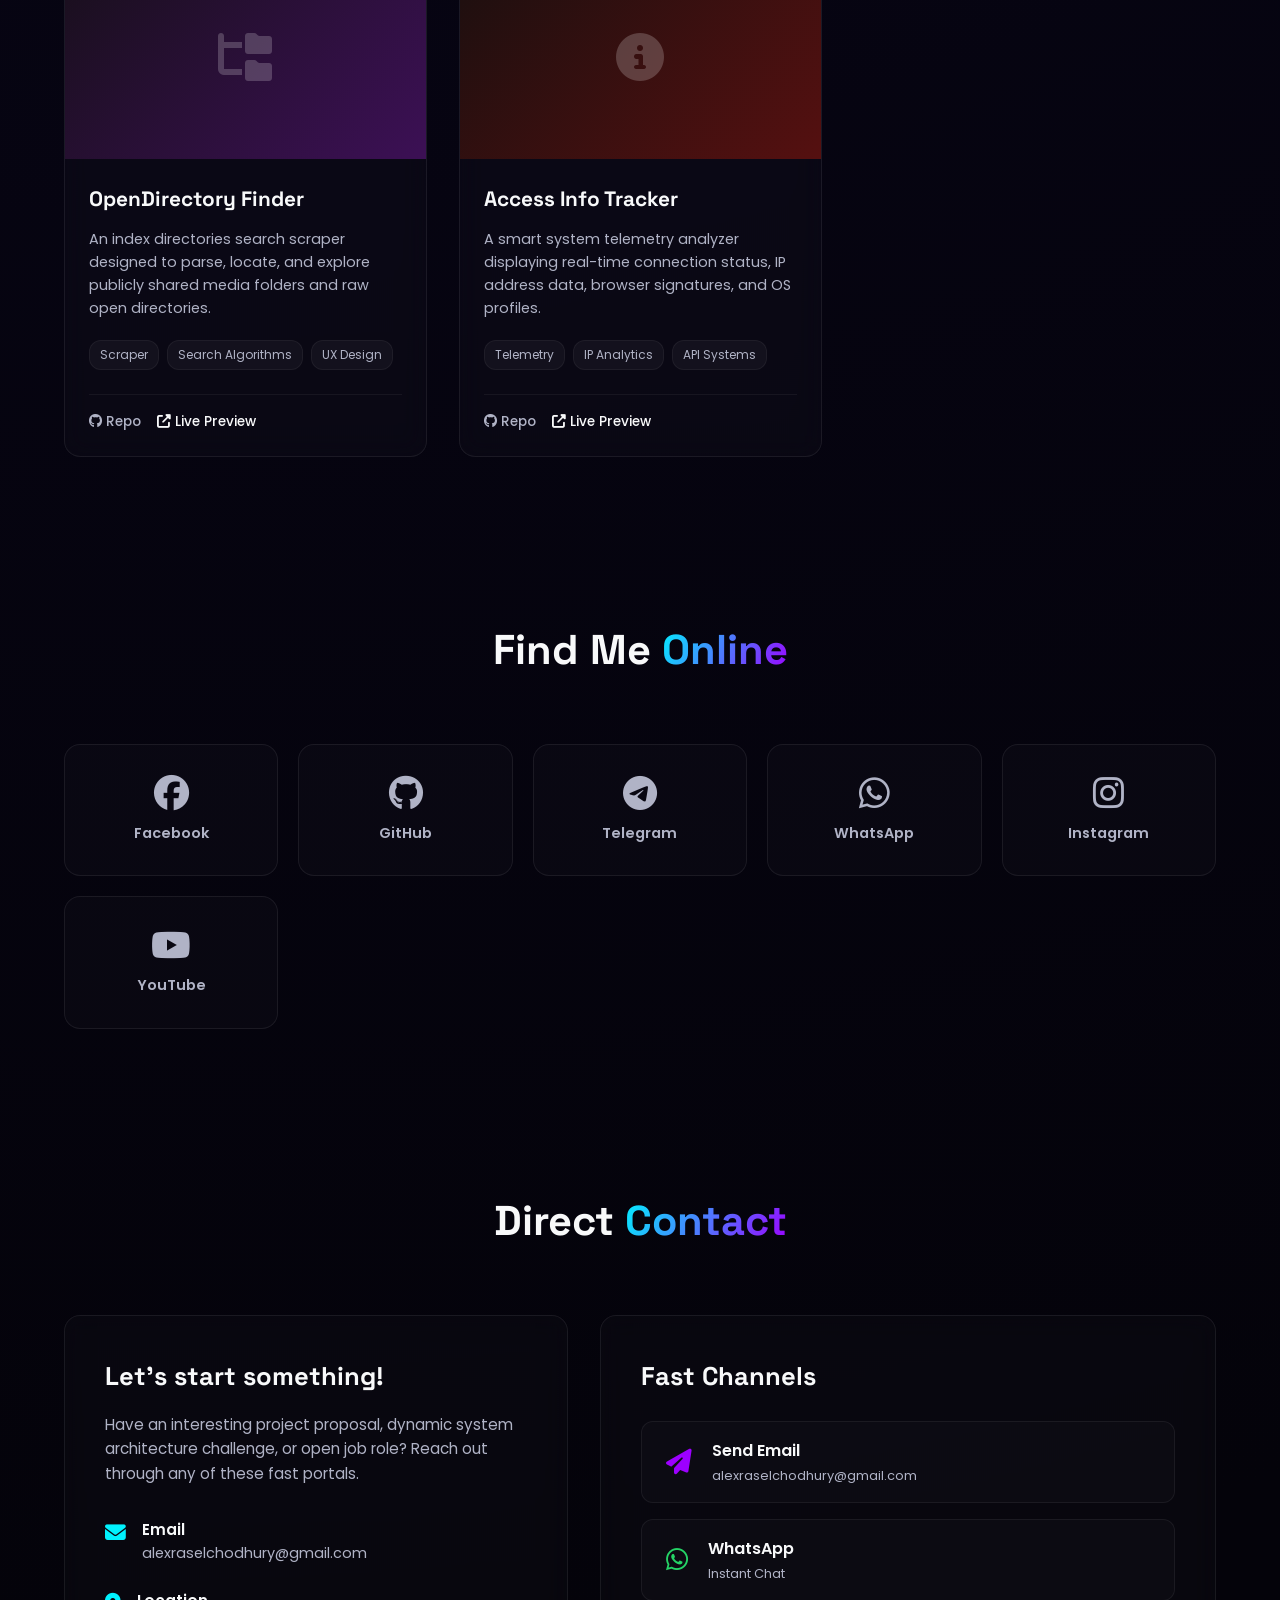
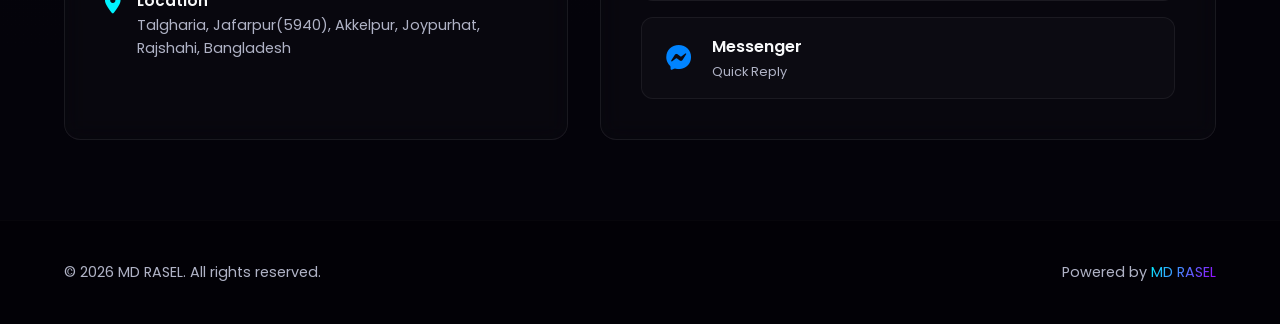
==== commit 4aeb8430: "Update index.html" ====
--- a/index.html
+++ b/index.html
@@ -346,7 +346,7 @@
                             <span class="btn-text">Send Email <small>alexraselchodhury@gmail.com</small></span>
                         </a>
                         <!-- WhatsApp Link -->
-                        <a href="https://wa.me/8801234567890" target="_blank" class="channel-btn whatsapp">
+                        <a href="https://wa.me/+8801882278234" target="_blank" class="channel-btn whatsapp">
                             <span class="btn-icon"><i class="fa-brands fa-whatsapp"></i></span>
                             <span class="btn-text">WhatsApp <small>Instant Chat</small></span>
                         </a>
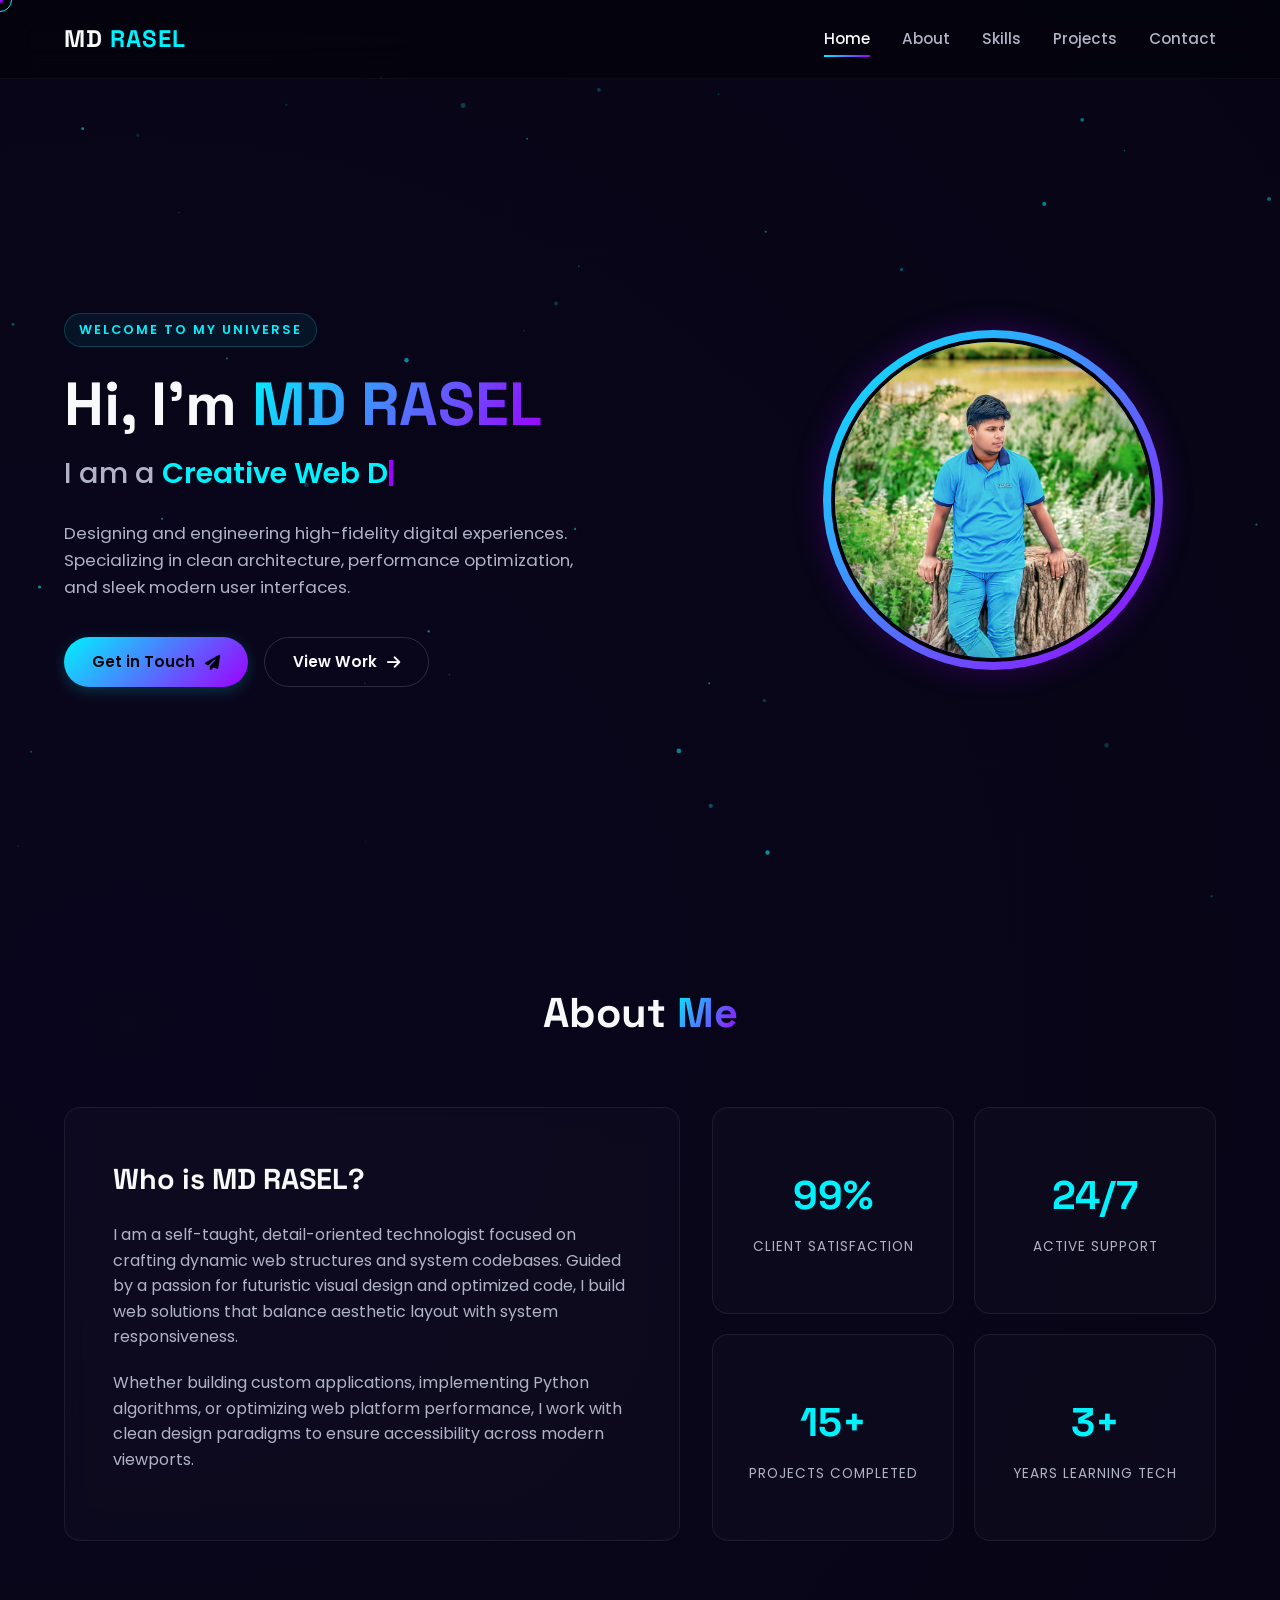
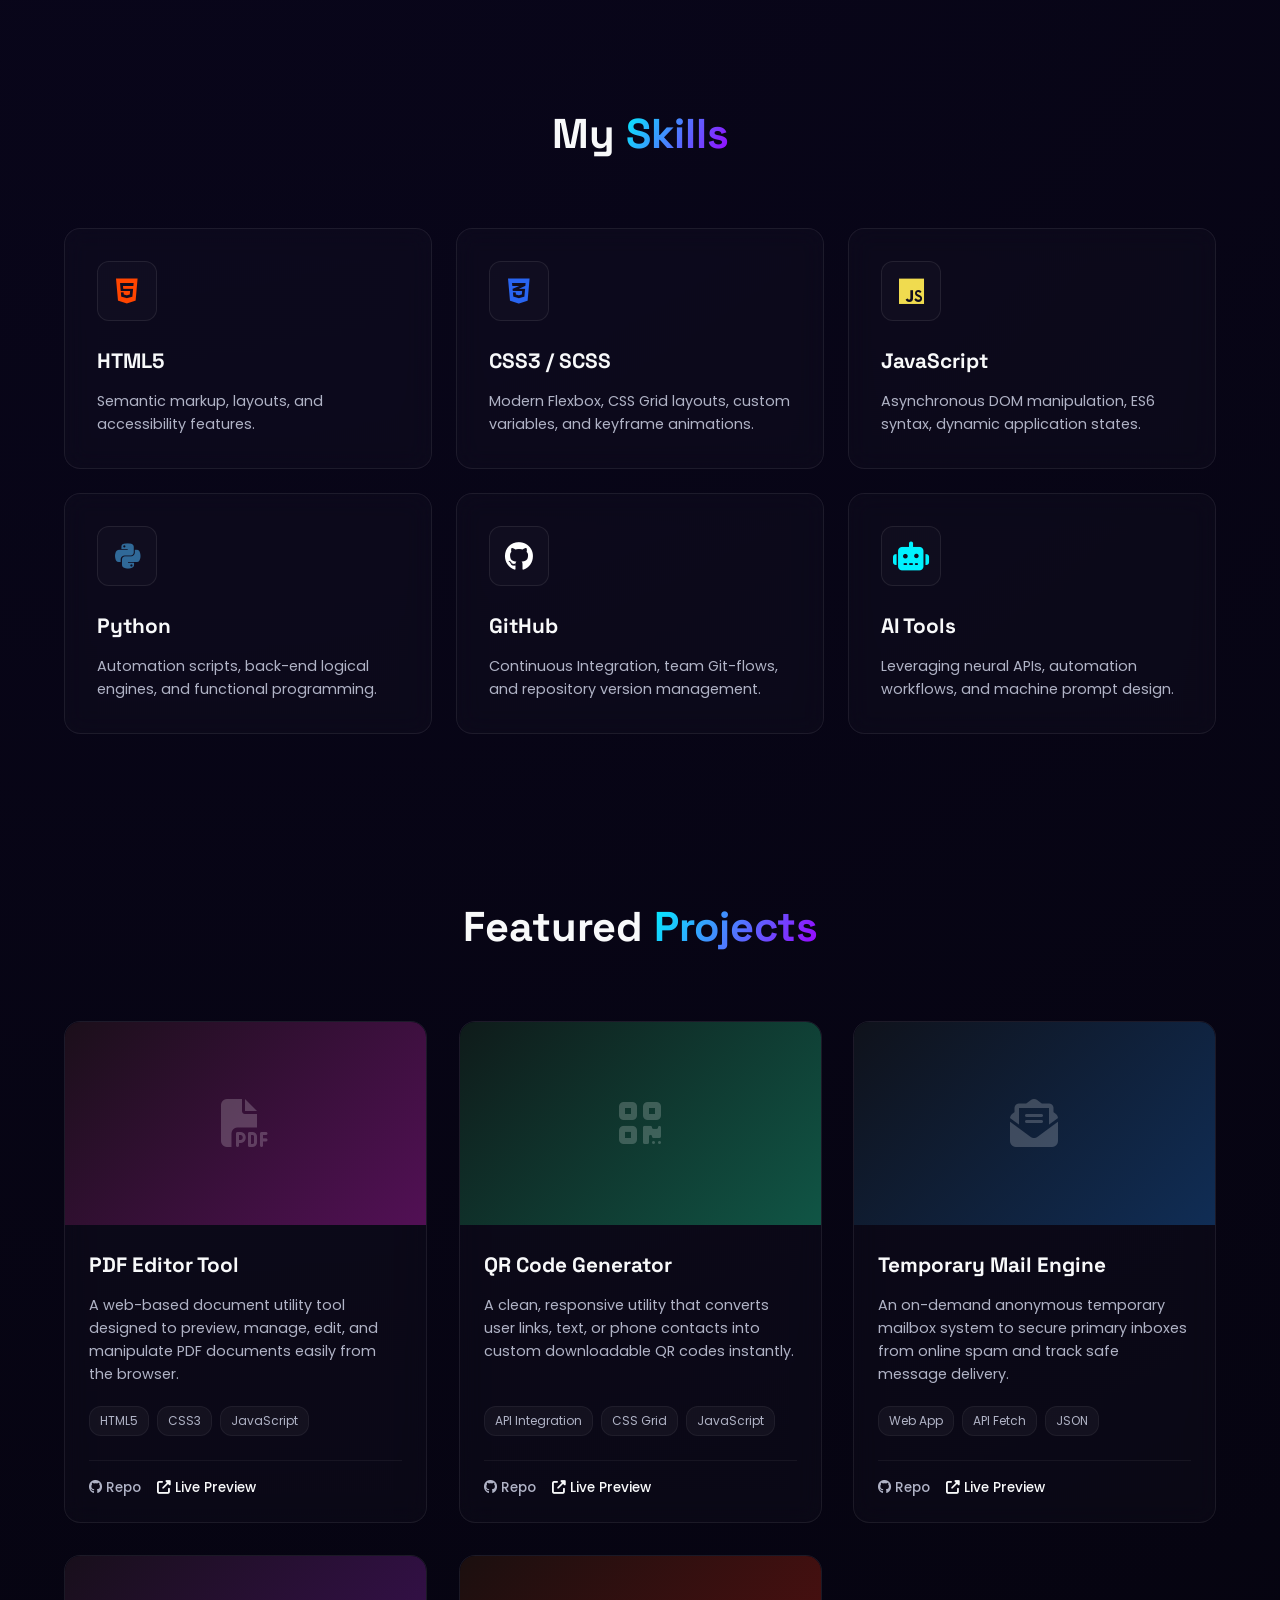
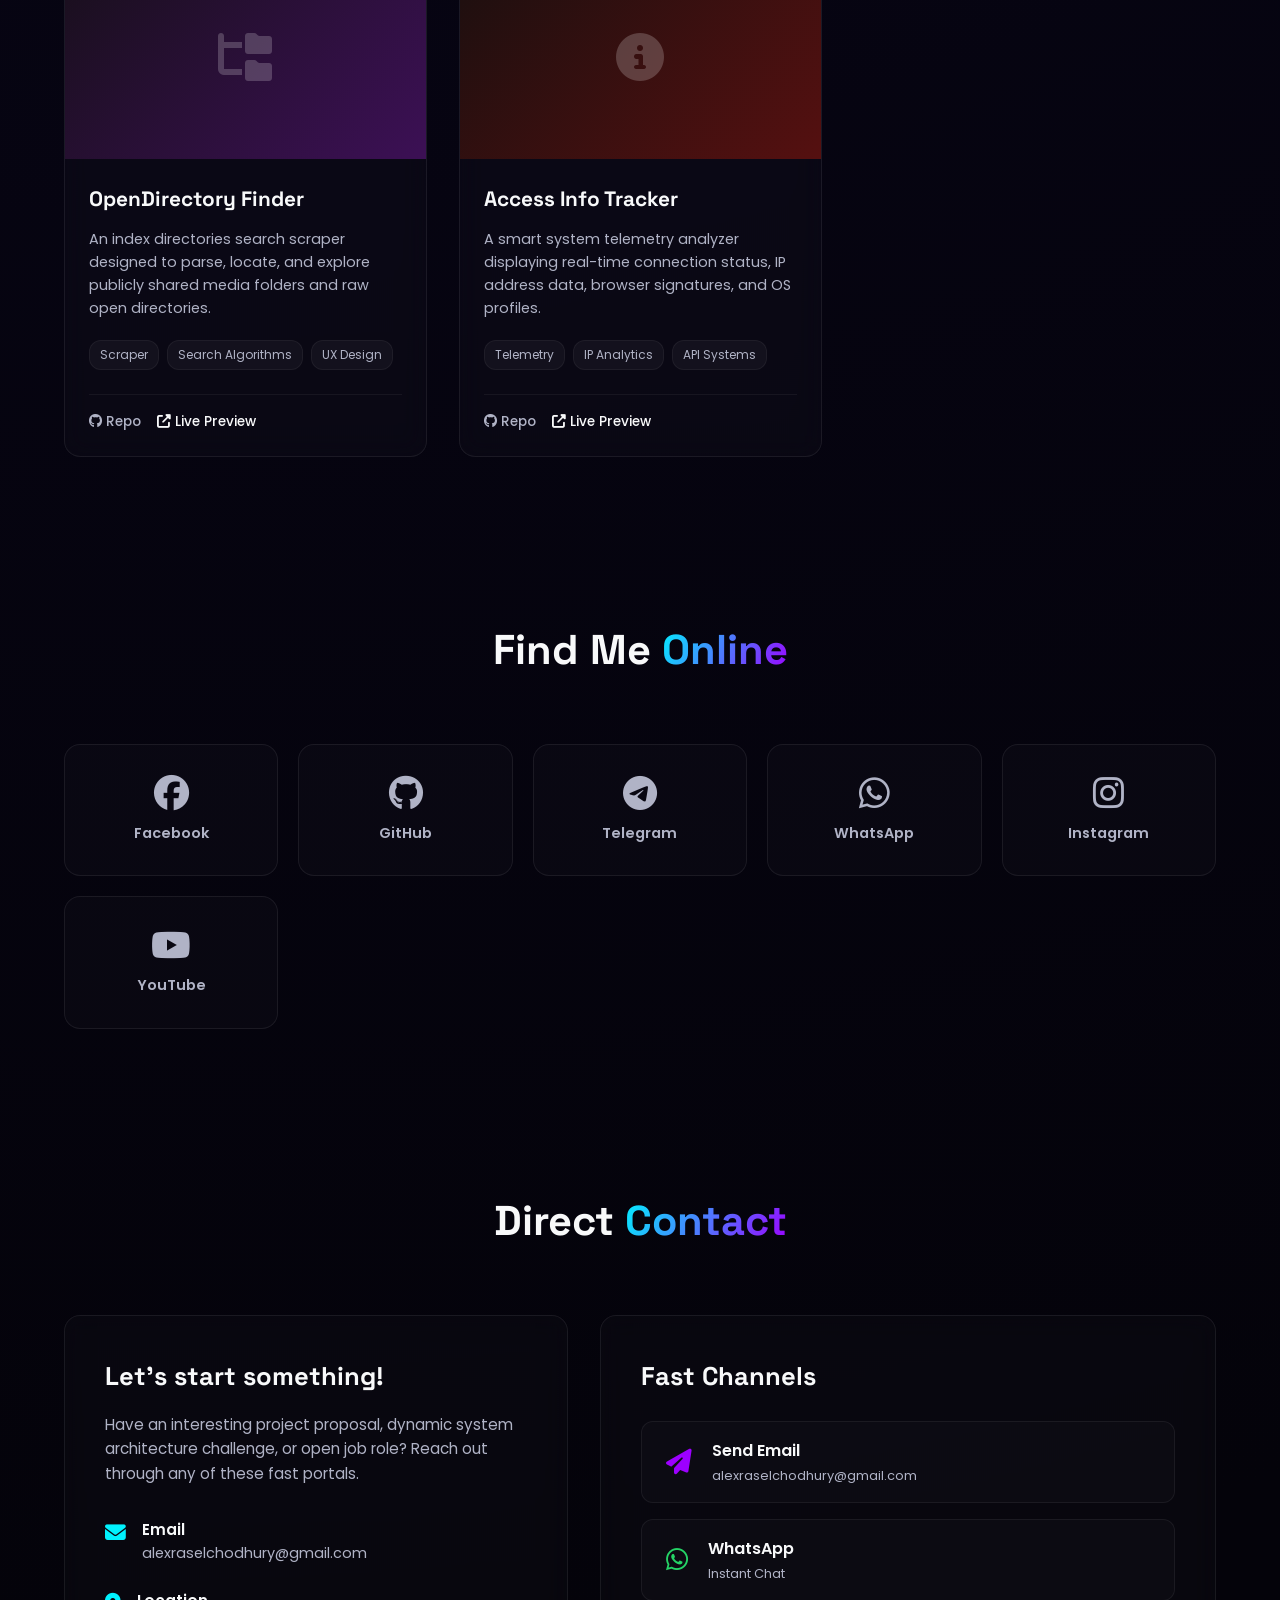
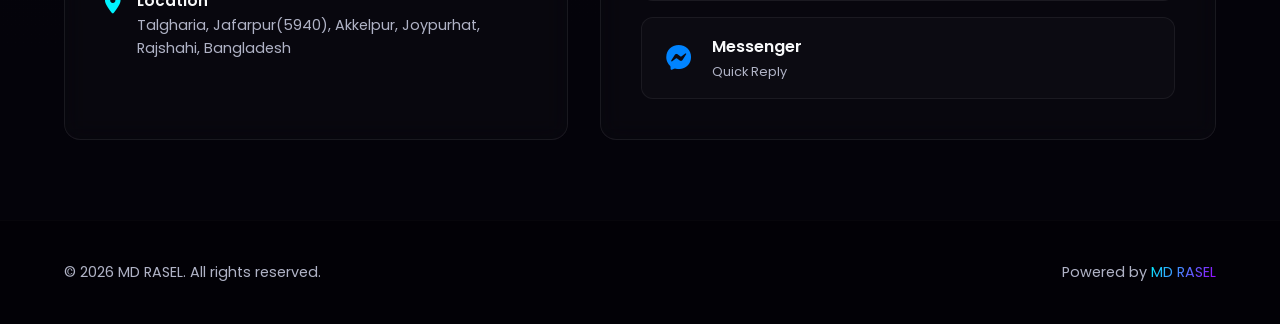
==== commit 15aa4131: "Update index.html" ====
--- a/index.html
+++ b/index.html
@@ -372,4 +372,4 @@
     <!-- Script Resource -->
     <script src="script.js"></script>
 </body>
-</html>+</html>
